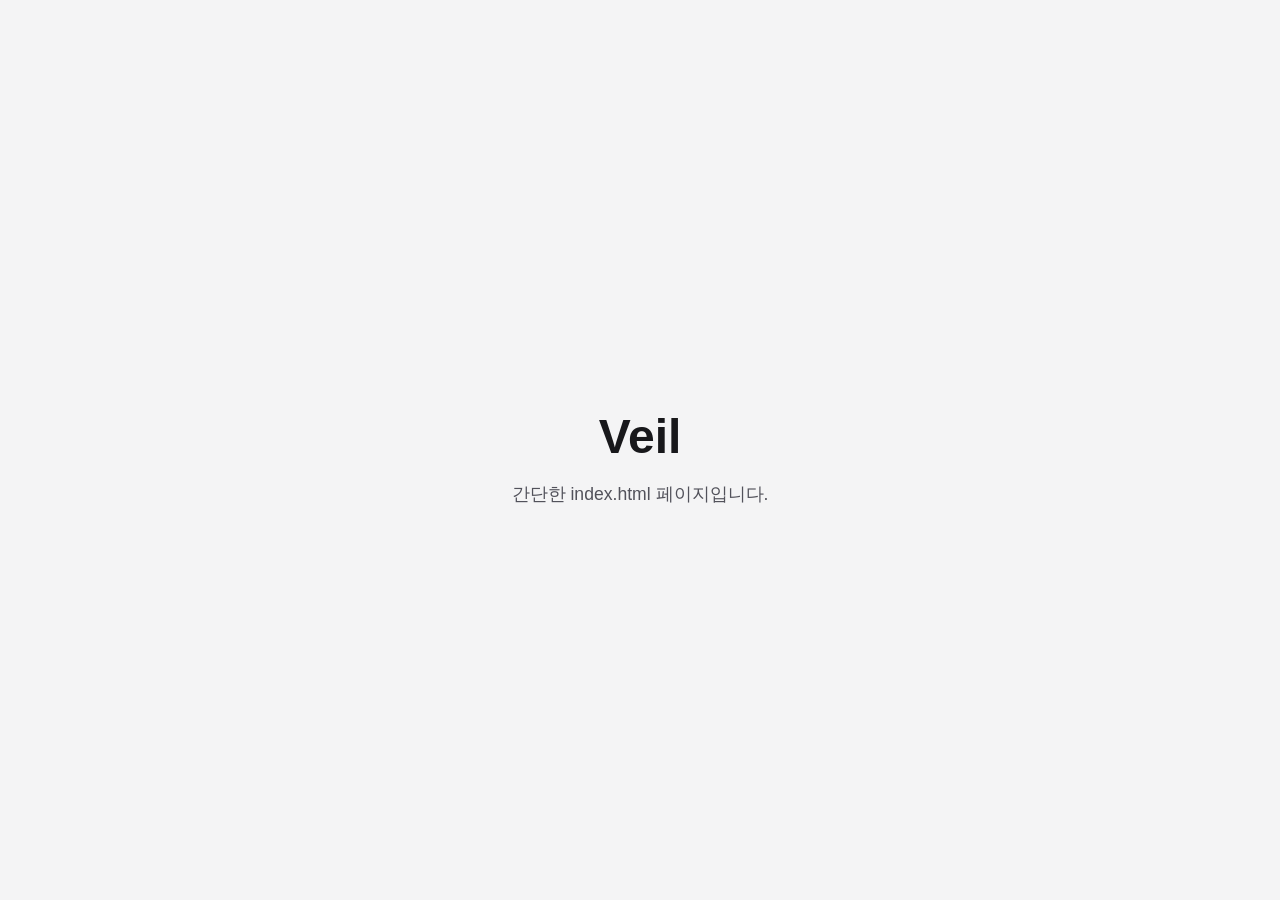
==== index.html @ b19c91da "Add index.html" ====
<!DOCTYPE html>
<html lang="ko">
<head>
  <meta charset="UTF-8" />
  <meta name="viewport" content="width=device-width, initial-scale=1.0" />
  <title>Veil</title>
  <style>
    body {
      margin: 0;
      min-height: 100vh;
      display: flex;
      align-items: center;
      justify-content: center;
      font-family: Arial, sans-serif;
      background: #f4f4f5;
      color: #18181b;
    }

    main {
      text-align: center;
      padding: 2rem;
    }

    h1 {
      margin-bottom: 0.5rem;
      font-size: 3rem;
    }

    p {
      font-size: 1.1rem;
      color: #52525b;
    }
  </style>
</head>
<body>
  <main>
    <h1>Veil</h1>
    <p>간단한 index.html 페이지입니다.</p>
  </main>
</body>
</html>
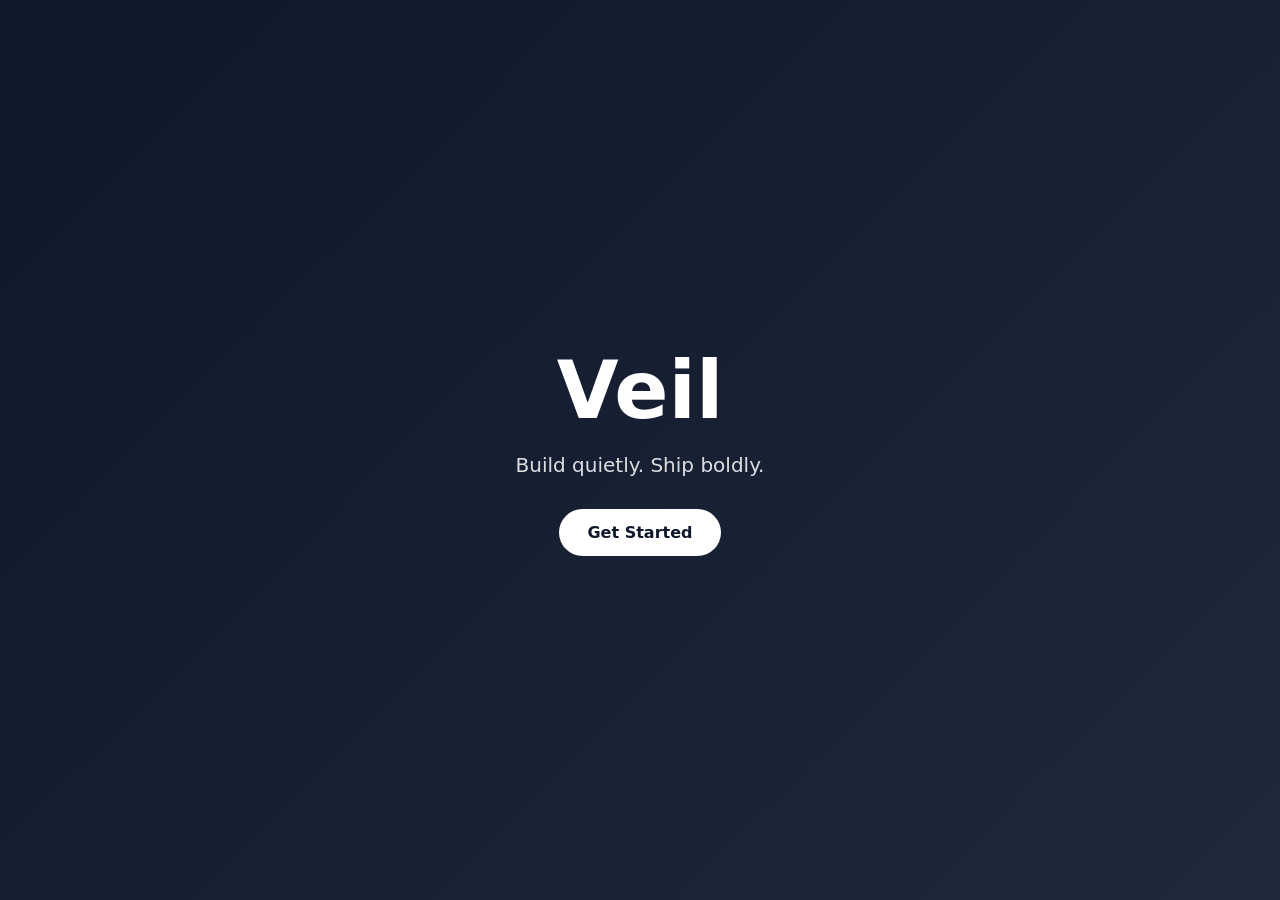
==== commit 02085619: "Create modern landing page" ====
--- a/index.html
+++ b/index.html
@@ -1,41 +1,50 @@
 <!DOCTYPE html>
 <html lang="ko">
 <head>
-  <meta charset="UTF-8" />
-  <meta name="viewport" content="width=device-width, initial-scale=1.0" />
-  <title>Veil</title>
-  <style>
-    body {
-      margin: 0;
-      min-height: 100vh;
-      display: flex;
-      align-items: center;
-      justify-content: center;
-      font-family: Arial, sans-serif;
-      background: #f4f4f5;
-      color: #18181b;
-    }
-
-    main {
-      text-align: center;
-      padding: 2rem;
-    }
-
-    h1 {
-      margin-bottom: 0.5rem;
-      font-size: 3rem;
-    }
-
-    p {
-      font-size: 1.1rem;
-      color: #52525b;
-    }
-  </style>
+<meta charset="UTF-8">
+<meta name="viewport" content="width=device-width, initial-scale=1.0">
+<title>Veil</title>
+<style>
+*{margin:0;padding:0;box-sizing:border-box}
+body{
+font-family:system-ui,sans-serif;
+min-height:100vh;
+display:flex;
+align-items:center;
+justify-content:center;
+background:linear-gradient(135deg,#0f172a,#1e293b);
+color:white;
+}
+.container{
+max-width:800px;
+padding:40px;
+text-align:center;
+}
+h1{
+font-size:5rem;
+margin-bottom:1rem;
+}
+p{
+font-size:1.25rem;
+opacity:.85;
+margin-bottom:2rem;
+}
+.btn{
+display:inline-block;
+padding:14px 28px;
+border-radius:999px;
+background:white;
+color:#0f172a;
+text-decoration:none;
+font-weight:700;
+}
+</style>
 </head>
 <body>
-  <main>
-    <h1>Veil</h1>
-    <p>간단한 index.html 페이지입니다.</p>
-  </main>
+<div class="container">
+<h1>Veil</h1>
+<p>Build quietly. Ship boldly.</p>
+<a class="btn" href="#">Get Started</a>
+</div>
 </body>
-</html>
+</html>
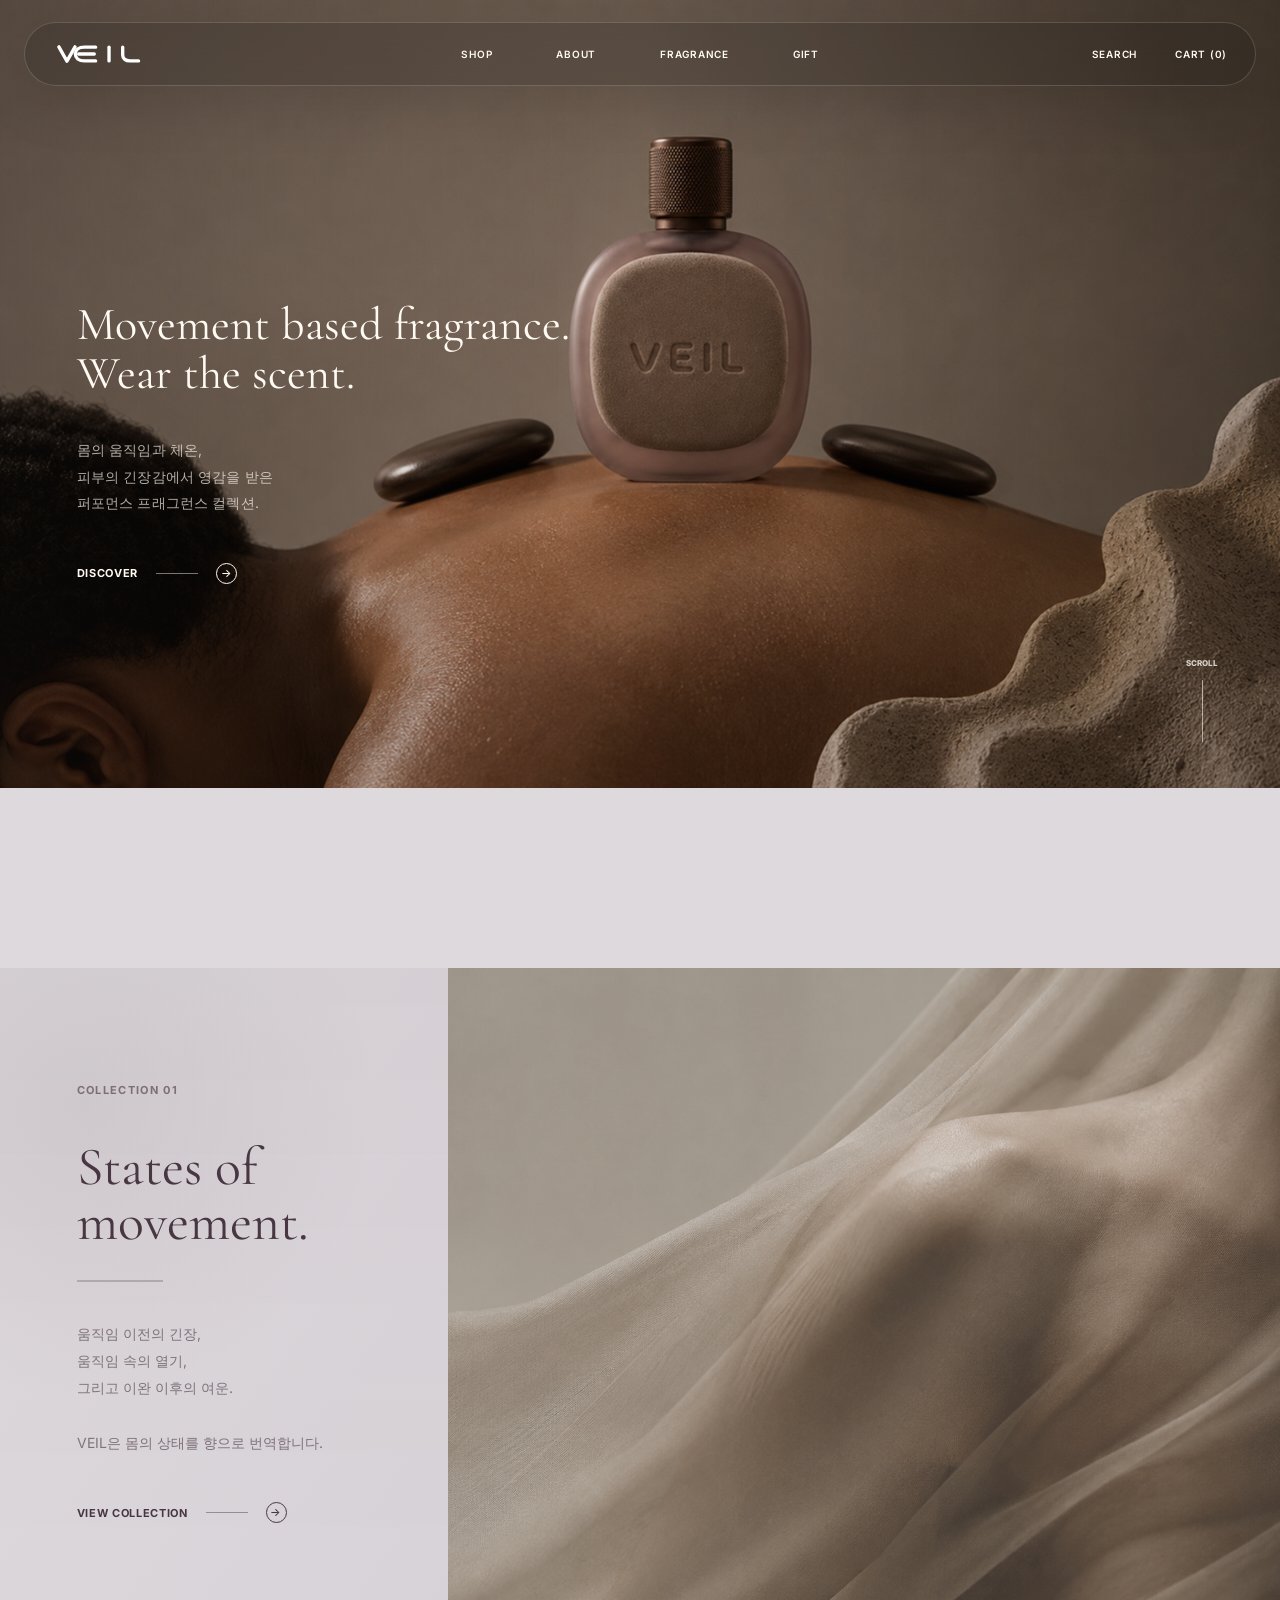
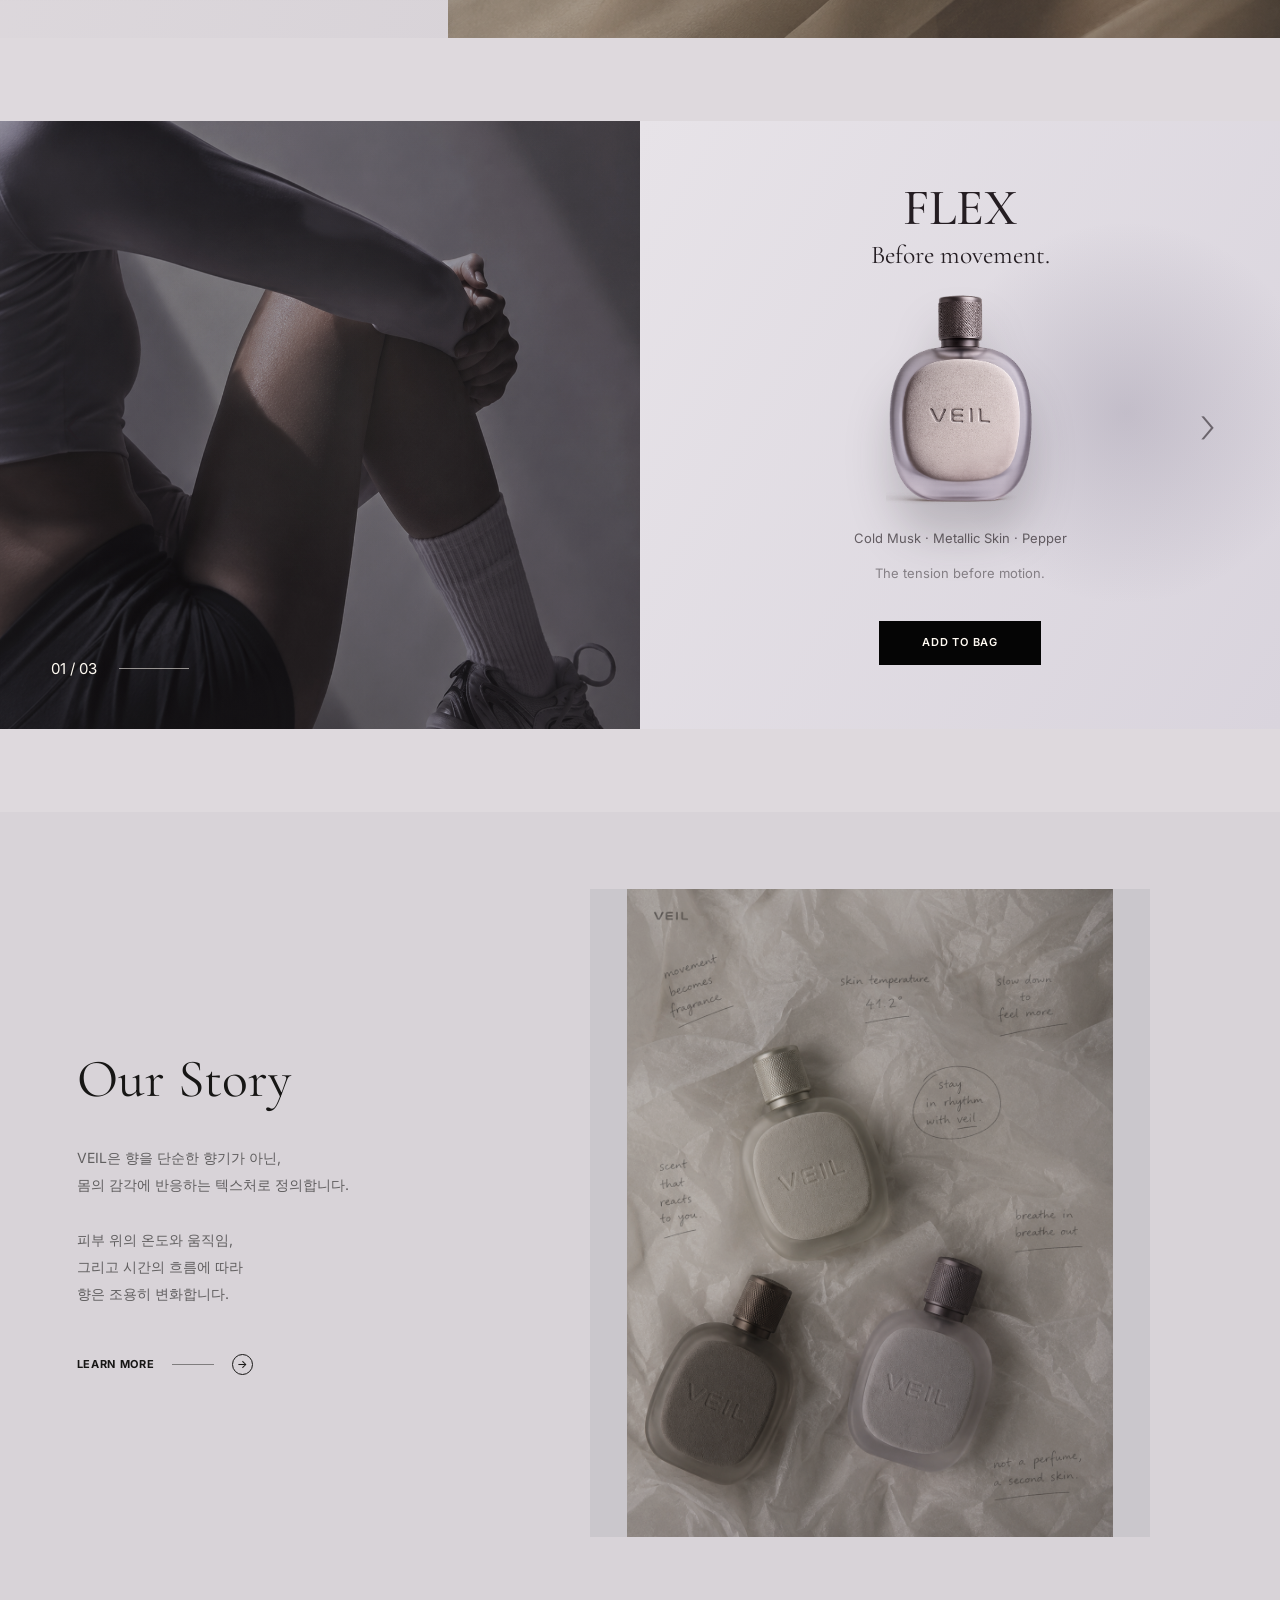
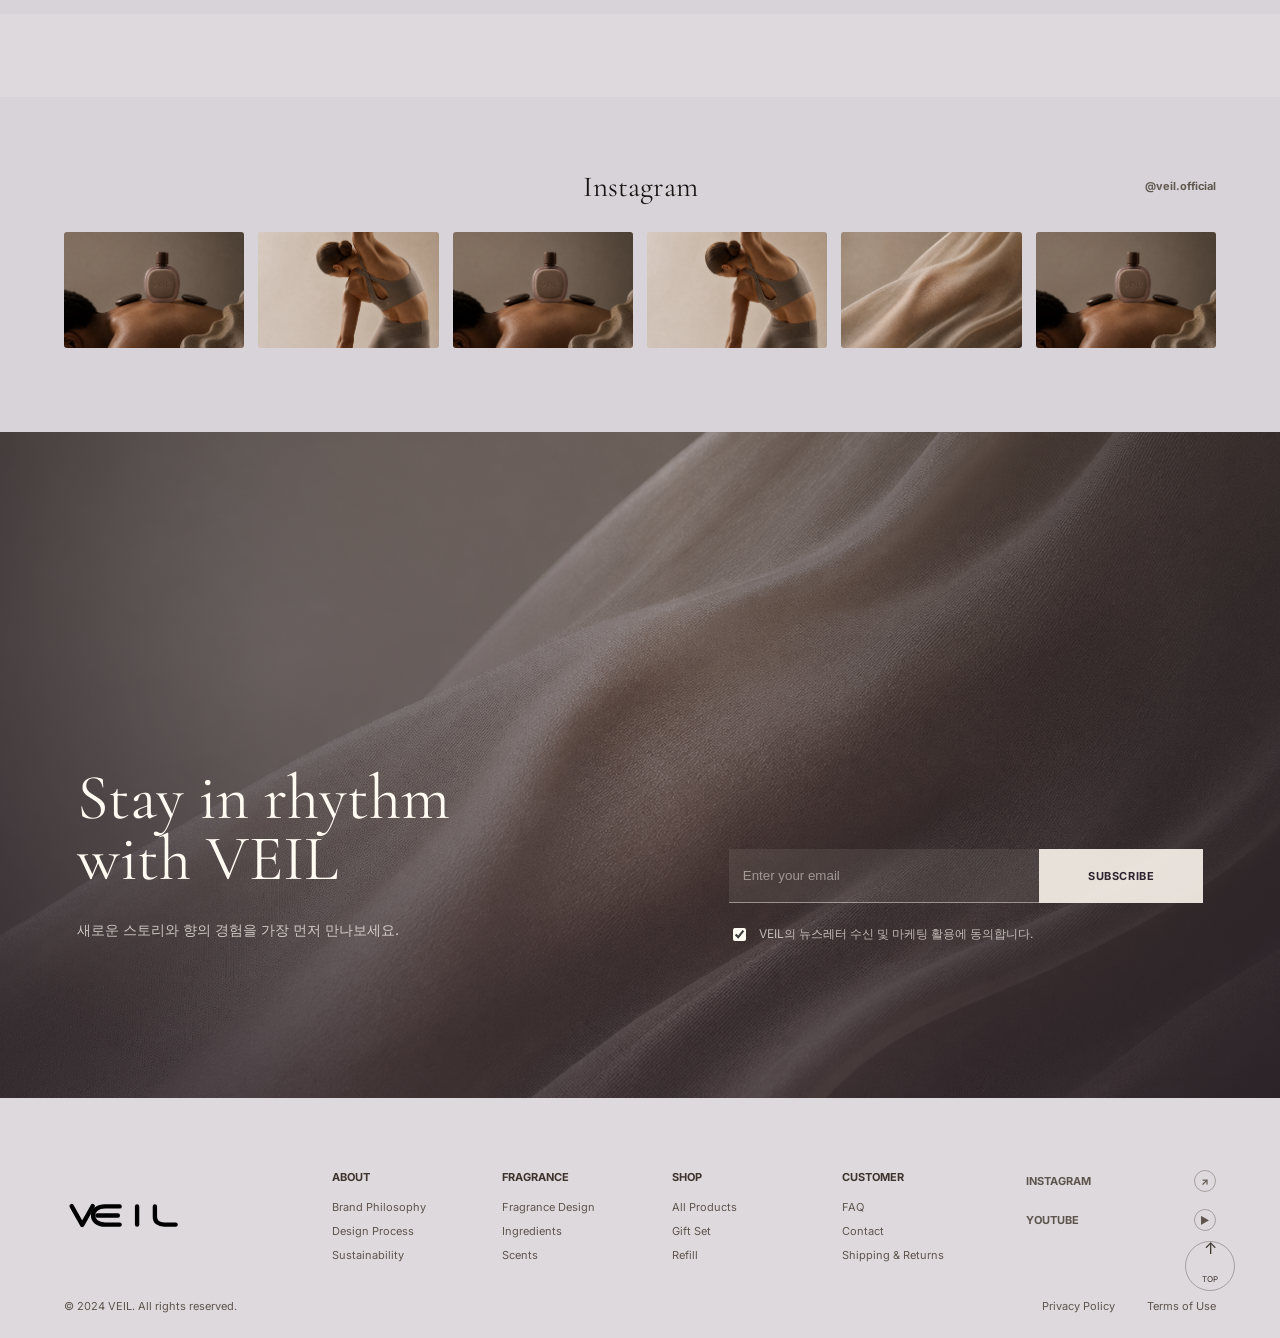
==== commit 95ebe378: "Build VEIL editorial fragrance site" ====
--- a/index.html
+++ b/index.html
@@ -1,50 +1,238 @@
-<!DOCTYPE html>
+<!doctype html>
 <html lang="ko">
-<head>
-<meta charset="UTF-8">
-<meta name="viewport" content="width=device-width, initial-scale=1.0">
-<title>Veil</title>
-<style>
-*{margin:0;padding:0;box-sizing:border-box}
-body{
-font-family:system-ui,sans-serif;
-min-height:100vh;
-display:flex;
-align-items:center;
-justify-content:center;
-background:linear-gradient(135deg,#0f172a,#1e293b);
-color:white;
-}
-.container{
-max-width:800px;
-padding:40px;
-text-align:center;
-}
-h1{
-font-size:5rem;
-margin-bottom:1rem;
-}
-p{
-font-size:1.25rem;
-opacity:.85;
-margin-bottom:2rem;
-}
-.btn{
-display:inline-block;
-padding:14px 28px;
-border-radius:999px;
-background:white;
-color:#0f172a;
-text-decoration:none;
-font-weight:700;
-}
-</style>
-</head>
-<body>
-<div class="container">
-<h1>Veil</h1>
-<p>Build quietly. Ship boldly.</p>
-<a class="btn" href="#">Get Started</a>
-</div>
-</body>
-</html>+  <head>
+    <meta charset="UTF-8" />
+    <meta name="viewport" content="width=device-width, initial-scale=1.0" />
+    <title>VEIL</title>
+    <link rel="preconnect" href="https://fonts.googleapis.com" />
+    <link rel="preconnect" href="https://fonts.gstatic.com" crossorigin />
+    <link
+      href="https://fonts.googleapis.com/css2?family=Cormorant+Garamond:wght@400;500&family=Inter:wght@400;500;600;700&display=swap"
+      rel="stylesheet"
+    />
+    <link rel="stylesheet" href="./styles.css?v=story-image-fit" />
+  </head>
+  <body>
+    <header class="site-header" aria-label="Primary">
+      <a class="logo" href="#" aria-label="VEIL home">
+        <img src="./assets/veil-logo.svg" alt="VEIL" />
+      </a>
+      <nav class="main-nav" aria-label="Main navigation">
+        <a href="#shop">Shop</a>
+        <a href="#about">About</a>
+        <a href="#fragrance">Fragrance</a>
+        <a href="#shop">Gift</a>
+      </nav>
+      <nav class="utility-nav" aria-label="Account navigation">
+        <a href="#">Search</a>
+        <a href="#">Cart (0)</a>
+      </nav>
+    </header>
+
+    <main>
+      <section class="hero reveal-section" aria-label="Movement based Fragrance Experience">
+        <img src="./assets/hero.png" alt="" class="hero-image" />
+        <div class="hero-shade"></div>
+        <div class="hero-copy">
+          <h1>Movement based fragrance.<br />Wear the scent.</h1>
+          <p>
+            몸의 움직임과 체온,<br />
+            피부의 긴장감에서 영감을 받은<br />
+            퍼포먼스 프래그런스 컬렉션.
+          </p>
+          <a class="text-link light" href="#scents">
+            Discover <span></span><b aria-hidden="true">→</b>
+          </a>
+        </div>
+        <div class="scroll-cue" aria-hidden="true">
+          <span>Scroll</span>
+          <i></i>
+        </div>
+      </section>
+
+      <section class="news-bar reveal-section" aria-label="Collection transition">
+        <div class="news-labels">
+          <span>Collection 01</span>
+        </div>
+        <a class="text-link compact" href="#fragrance">
+          View Collection <span></span><b aria-hidden="true">→</b>
+        </a>
+      </section>
+
+      <section class="intro split-section reveal-section" id="about">
+        <div class="section-copy">
+          <div class="collection-kicker">
+            <span>Collection 01</span>
+          </div>
+          <h2>States of<br />movement.</h2>
+          <p>
+            움직임 이전의 긴장,<br />
+            움직임 속의 열기,<br />
+            그리고 이완 이후의 여운.<br /><br />
+            VEIL은 몸의 상태를 향으로 번역합니다.
+          </p>
+          <a class="text-link" href="#fragrance">
+            View Collection <span></span><b aria-hidden="true">→</b>
+          </a>
+        </div>
+        <img src="./assets/collection-fabric.png" alt="Translucent fabric over skin" />
+      </section>
+
+      <section class="products product-showcase reveal-section" id="fragrance" aria-label="Featured fragrances">
+        <div class="product-track" aria-label="Drag to explore fragrances">
+          <article class="product-slide product-flex" aria-label="Flex fragrance">
+            <div class="product-mood">
+              <img src="./assets/flex-mood.png" alt="" />
+              <span>01 / 03</span>
+            </div>
+            <div class="product-detail">
+              <div class="product-text">
+                <h2>Flex</h2>
+                <p class="tagline">Before movement.</p>
+              </div>
+              <img class="slide-bottle" src="./assets/flex-detail.png" alt="VEIL Flex perfume bottle" />
+              <div class="product-info">
+                <p class="scent-notes">Cold Musk · Metallic Skin · Pepper</p>
+                <p class="scent-state">The tension before motion.</p>
+                <a class="bag-button" href="#flex-detail">Add to bag</a>
+              </div>
+            </div>
+          </article>
+
+          <article class="product-slide product-pulse" aria-label="Pulse fragrance">
+            <div class="product-mood">
+              <img src="./assets/pulse-mood.png" alt="" />
+              <span>02 / 03</span>
+            </div>
+            <div class="product-detail">
+              <div class="product-text">
+                <h2>Pulse</h2>
+                <p class="tagline">Heartbeat elevated.</p>
+              </div>
+              <img class="slide-bottle" src="./assets/pulse-detail.png" alt="VEIL Pulse perfume bottle" />
+              <div class="product-info">
+                <p class="scent-notes">Warm Skin · Amber · Soft Spice</p>
+                <p class="scent-state">The heat during motion.</p>
+                <a class="bag-button" href="#pulse-detail">Add to bag</a>
+              </div>
+            </div>
+          </article>
+
+          <article class="product-slide product-drift" aria-label="Drift fragrance">
+            <div class="product-mood">
+              <img src="./assets/drift-mood.png" alt="" />
+              <span>03 / 03</span>
+            </div>
+            <div class="product-detail">
+              <div class="product-text">
+                <h2>Drift</h2>
+                <p class="tagline">The softness after release.</p>
+              </div>
+              <img class="slide-bottle" src="./assets/drift-detail.png" alt="VEIL Drift perfume bottle" />
+              <div class="product-info">
+                <p class="scent-notes">Airy Cotton · Transparent Musk · Pale Wood</p>
+                <p class="scent-state">A quiet state after movement.</p>
+                <a class="bag-button" href="#drift-detail">Add to bag</a>
+              </div>
+            </div>
+          </article>
+        </div>
+        <div class="product-controls" aria-label="Fragrance carousel controls">
+          <button class="product-arrow" type="button" data-product-prev aria-label="Previous fragrance">‹</button>
+          <button class="product-arrow" type="button" data-product-next aria-label="Next fragrance">›</button>
+        </div>
+      </section>
+
+      <section class="philosophy split-section reveal-section" id="scents">
+        <div class="section-copy">
+          <h2>Our Story</h2>
+          <p>
+            VEIL은 향을 단순한 향기가 아닌,<br />
+            몸의 감각에 반응하는 텍스처로 정의합니다.<br /><br />
+            피부 위의 온도와 움직임,<br />
+            그리고 시간의 흐름에 따라<br />
+            향은 조용히 변화합니다.
+          </p>
+          <a class="text-link" href="#shop">
+            Learn More <span></span><b aria-hidden="true">→</b>
+          </a>
+        </div>
+        <img src="./assets/collection-packaging.png" alt="VEIL fragrances on translucent packaging paper" />
+      </section>
+
+      <section class="instagram reveal-section" aria-label="Instagram gallery">
+        <div class="instagram-head">
+          <h2>Instagram</h2>
+          <a href="#" aria-label="VEIL official Instagram">@veil.official</a>
+        </div>
+        <div class="gallery">
+          <img src="./assets/hero.png" alt="" />
+          <img src="./assets/movement.png" alt="" />
+          <img src="./assets/hero.png" alt="" />
+          <img src="./assets/movement.png" alt="" />
+          <img src="./assets/fabric.png" alt="" />
+          <img src="./assets/hero.png" alt="" />
+        </div>
+      </section>
+
+      <section class="newsletter reveal-section" aria-label="Newsletter signup">
+        <div>
+          <h2>Stay in rhythm<br />with VEIL</h2>
+          <p>새로운 스토리와 향의 경험을 가장 먼저 만나보세요.</p>
+        </div>
+        <form>
+          <label class="sr-only" for="email">Email</label>
+          <div class="email-row">
+            <input id="email" type="email" placeholder="Enter your email" />
+            <button type="submit">Subscribe</button>
+          </div>
+          <label class="agree">
+            <input type="checkbox" checked />
+            VEIL의 뉴스레터 수신 및 마케팅 활용에 동의합니다.
+          </label>
+        </form>
+      </section>
+    </main>
+
+    <footer class="site-footer" id="shop">
+      <div class="footer-brand"><img src="./assets/veil-logo.svg" alt="VEIL" /></div>
+      <div class="footer-columns">
+        <div>
+          <h3>About</h3>
+          <a href="#">Brand Philosophy</a>
+          <a href="#">Design Process</a>
+          <a href="#">Sustainability</a>
+        </div>
+        <div>
+          <h3>Fragrance</h3>
+          <a href="#">Fragrance Design</a>
+          <a href="#">Ingredients</a>
+          <a href="#">Scents</a>
+        </div>
+        <div>
+          <h3>Shop</h3>
+          <a href="#">All Products</a>
+          <a href="#">Gift Set</a>
+          <a href="#">Refill</a>
+        </div>
+        <div>
+          <h3>Customer</h3>
+          <a href="#">FAQ</a>
+          <a href="#">Contact</a>
+          <a href="#">Shipping & Returns</a>
+        </div>
+      </div>
+      <div class="social">
+        <a href="#">Instagram <b aria-hidden="true">↗</b></a>
+        <a href="#">Youtube <b aria-hidden="true">▶</b></a>
+      </div>
+      <div class="legal">
+        <span>© 2024 VEIL. All rights reserved.</span>
+        <a href="#">Privacy Policy</a>
+        <a href="#">Terms of Use</a>
+      </div>
+      <a class="top-button" href="#" aria-label="Back to top">↑<span>Top</span></a>
+    </footer>
+    <script src="./script.js?v=story-image-fit"></script>
+  </body>
+</html>
--- a/styles.css
+++ b/styles.css
@@ -0,0 +1,1188 @@
+:root {
+  --ink: #171615;
+  --muted: #6b6662;
+  --paper: #ded9dd;
+  --paper-soft: #d8d3d8;
+  --stone-mist: #d4d0d6;
+  --cool-lilac: #d8d3d8;
+  --taupe: #b4a392;
+  --stone: #d6c9bb;
+  --dark: #10100f;
+  --smoky-plum: #4a3744;
+  --smoky-plum-deep: #2d222d;
+  --line: rgba(47, 41, 35, 0.18);
+}
+
+* {
+  box-sizing: border-box;
+}
+
+html {
+  scroll-behavior: smooth;
+}
+
+body {
+  margin: 0;
+  color: var(--ink);
+  background: var(--paper);
+  font-family: Inter, "Helvetica Neue", Helvetica, Arial, "Apple SD Gothic Neo", "Noto Sans KR", sans-serif;
+  font-size: 14px;
+  letter-spacing: 0;
+}
+
+a {
+  color: inherit;
+  text-decoration: none;
+}
+
+img {
+  display: block;
+  max-width: 100%;
+}
+
+.site-header {
+  position: absolute;
+  inset: 22px 24px auto;
+  z-index: 5;
+  display: grid;
+  grid-template-columns: 1fr auto 1fr;
+  align-items: center;
+  min-height: 64px;
+  padding: 0 28px;
+  color: #fffaf2;
+  border: 1px solid rgba(255, 250, 242, 0.16);
+  border-radius: 999px;
+  background: rgba(15, 14, 13, 0.18);
+  box-shadow: 0 18px 55px rgba(0, 0, 0, 0.12);
+  backdrop-filter: blur(16px);
+  text-transform: uppercase;
+  font-size: 10px;
+  font-weight: 600;
+  letter-spacing: 0.075em;
+}
+
+.logo,
+.footer-brand {
+  display: inline-flex;
+  align-items: center;
+}
+
+.logo img {
+  width: 92px;
+  height: auto;
+}
+
+.footer-brand img {
+  width: 120px;
+  height: auto;
+  filter: invert(1) brightness(0.24);
+}
+
+.main-nav,
+.utility-nav {
+  display: flex;
+  align-items: center;
+  gap: clamp(34px, 5vw, 72px);
+}
+
+.utility-nav {
+  justify-self: end;
+  gap: 38px;
+}
+
+.hero {
+  position: relative;
+  height: clamp(680px, 61.6vw, 945px);
+  overflow: hidden;
+  background: #5b4e42;
+}
+
+.hero-image,
+.hero-shade {
+  position: absolute;
+  inset: 0;
+  width: 100%;
+  height: 100%;
+}
+
+.hero-image {
+  object-fit: cover;
+  object-position: center;
+}
+
+.hero-shade {
+  background:
+    linear-gradient(90deg, rgba(26, 21, 17, 0.34), rgba(26, 21, 17, 0.02) 50%, rgba(26, 21, 17, 0.15)),
+    linear-gradient(180deg, rgba(24, 19, 15, 0.13), rgba(24, 19, 15, 0) 38%, rgba(24, 19, 15, 0.08));
+}
+
+.hero-copy {
+  position: absolute;
+  left: clamp(38px, 6vw, 112px);
+  top: 38%;
+  width: min(560px, 43vw);
+  color: #fffaf2;
+}
+
+h1,
+h2 {
+  margin: 0;
+  font-family: "Cormorant Garamond", Georgia, serif;
+  font-weight: 400;
+  letter-spacing: 0;
+}
+
+h1 {
+  font-size: clamp(38px, 3.6vw, 56px);
+  line-height: 1.08;
+}
+
+.hero-copy p,
+.section-copy p,
+.newsletter p {
+  margin: 38px 0 46px;
+  line-height: 1.9;
+}
+
+.hero-copy p {
+  color: rgba(255, 250, 242, 0.68);
+  font-size: 14px;
+  font-weight: 400;
+  letter-spacing: 0.01em;
+}
+
+.text-link {
+  display: inline-flex;
+  align-items: center;
+  gap: 18px;
+  min-width: 0;
+  height: auto;
+  padding: 0;
+  color: inherit;
+  background: transparent;
+  text-transform: uppercase;
+  font-size: 11px;
+  font-weight: 700;
+  letter-spacing: 0.06em;
+  transition:
+    transform 280ms ease,
+    color 280ms ease,
+    opacity 280ms ease;
+}
+
+.text-link:hover,
+.text-link:focus-visible {
+  transform: translateX(2px);
+  color: var(--smoky-plum-deep);
+}
+
+.text-link span {
+  display: block;
+  width: 42px;
+  height: 1px;
+  background: currentColor;
+  opacity: 0.46;
+}
+
+.text-link b {
+  display: inline-grid;
+  place-items: center;
+  width: 21px;
+  height: 21px;
+  min-width: 21px;
+  border: 1px solid currentColor;
+  border-radius: 999px;
+  font-size: 11px;
+  font-weight: 500;
+  line-height: 0;
+  padding: 0 0 1px;
+}
+
+.light {
+  color: #fffaf2;
+}
+
+.compact span {
+  display: block;
+  width: 28px;
+}
+
+.scroll-cue {
+  position: absolute;
+  right: 62px;
+  bottom: 46px;
+  display: grid;
+  justify-items: center;
+  gap: 12px;
+  color: rgba(255, 250, 242, 0.78);
+  text-transform: uppercase;
+  font-size: 8px;
+  font-weight: 800;
+}
+
+.scroll-cue i {
+  width: 1px;
+  height: 62px;
+  background: rgba(255, 250, 242, 0.58);
+}
+
+.news-bar {
+  max-width: 1500px;
+  min-height: 96px;
+  display: grid;
+  grid-template-columns: 1fr auto;
+  align-items: center;
+  gap: 28px;
+  margin: 0 auto;
+  padding: 0 clamp(34px, 5vw, 78px);
+  background: rgba(222, 217, 221, 0.82);
+  border-bottom: 1px solid var(--line);
+  text-transform: none;
+}
+
+.news-labels {
+  display: flex;
+  gap: 28px;
+  text-transform: uppercase;
+  font-size: 11px;
+  font-weight: 600;
+  letter-spacing: 0.12em;
+  color: rgba(23, 22, 21, 0.64);
+}
+
+.news-bar .text-link {
+  justify-self: end;
+}
+
+.split-section {
+  position: relative;
+  display: grid;
+  grid-template-columns: 35% 65%;
+  max-width: 1500px;
+  min-height: 600px;
+  margin: clamp(56px, 6.5vw, 108px) auto;
+  overflow: hidden;
+  background: var(--paper);
+}
+
+.split-section .section-copy {
+  z-index: 2;
+  padding: clamp(96px, 9vw, 152px) clamp(40px, 6vw, 106px);
+}
+
+.split-section h2 {
+  font-size: clamp(42px, 4.2vw, 64px);
+  line-height: 1.03;
+}
+
+.section-copy p {
+  color: rgba(23, 22, 21, 0.62);
+  font-size: 14px;
+  line-height: 1.95;
+}
+
+.split-section > img {
+  width: 100%;
+  height: 100%;
+  min-height: 600px;
+  object-fit: cover;
+}
+
+.intro > img {
+  object-position: center;
+  filter: saturate(0.72) contrast(0.92) brightness(0.98);
+}
+
+.intro {
+  background:
+    linear-gradient(110deg, #ded9dd 0%, #d8d3d8 48%, #d4d0d6 100%);
+  color: #483742;
+}
+
+.intro::before {
+  content: "";
+  position: absolute;
+  inset: 0 auto 0 0;
+  width: 35%;
+  pointer-events: none;
+  background:
+    linear-gradient(180deg, rgba(72, 55, 66, 0.035), rgba(72, 55, 66, 0)),
+    radial-gradient(circle at 18% 20%, rgba(72, 55, 66, 0.07), rgba(72, 55, 66, 0) 46%);
+}
+
+.intro .section-copy {
+  color: #483742;
+}
+
+.intro .section-copy p {
+  color: rgba(72, 55, 66, 0.62);
+}
+
+.intro .text-link {
+  color: #483742;
+}
+
+.collection-kicker {
+  display: flex;
+  align-items: center;
+  gap: 0;
+  margin-bottom: 42px;
+  color: rgba(72, 55, 66, 0.62);
+  text-transform: uppercase;
+  font-size: 11px;
+  font-weight: 700;
+  letter-spacing: 0.12em;
+}
+
+.collection-kicker i {
+  width: 46px;
+  height: 1px;
+  background: currentColor;
+  opacity: 0.38;
+}
+
+.collection-kicker + h2::after {
+  content: "";
+  display: block;
+  width: 86px;
+  height: 2px;
+  margin-top: 30px;
+  background: #483742;
+  opacity: 0.26;
+}
+
+.products {
+  position: relative;
+  max-width: none;
+  margin: 0;
+  padding: 0;
+  overflow: hidden;
+  background:
+    radial-gradient(circle at 15% 18%, rgba(133, 105, 126, 0.36), rgba(133, 105, 126, 0) 34%),
+    radial-gradient(circle at 78% 58%, rgba(233, 227, 222, 0.42), rgba(233, 227, 222, 0) 36%),
+    linear-gradient(135deg, rgba(45, 34, 45, 0.96) 0%, rgba(74, 55, 68, 0.82) 48%, rgba(214, 209, 210, 0.78) 100%);
+}
+
+.product-track {
+  display: flex;
+  overflow-x: auto;
+  scroll-snap-type: x mandatory;
+  scroll-behavior: smooth;
+  scrollbar-width: none;
+  cursor: grab;
+  touch-action: pan-x;
+}
+
+.product-track::-webkit-scrollbar {
+  display: none;
+}
+
+.product-track.is-dragging {
+  cursor: grabbing;
+  scroll-behavior: auto;
+}
+
+.product-slide {
+  min-width: 100%;
+  min-height: clamp(560px, 42vw, 700px);
+  display: grid;
+  grid-template-columns: minmax(0, 50%) minmax(0, 50%);
+  scroll-snap-align: start;
+  background: #eee9e4;
+}
+
+.product-mood {
+  position: relative;
+  min-height: 100%;
+  overflow: hidden;
+  background: var(--smoky-plum-deep);
+}
+
+.product-mood img {
+  width: 100%;
+  height: clamp(270px, 24vw, 350px);
+  min-height: 100%;
+  object-fit: cover;
+  object-position: center;
+  filter: saturate(0.78) contrast(0.95);
+}
+
+.product-mood::after {
+  content: "";
+  position: absolute;
+  inset: 0;
+  background:
+    linear-gradient(180deg, rgba(18, 14, 15, 0.12), rgba(18, 14, 15, 0.36)),
+    radial-gradient(circle at 50% 45%, rgba(255, 250, 242, 0.08), rgba(255, 250, 242, 0) 42%);
+  pointer-events: none;
+}
+
+.product-mood span {
+  position: absolute;
+  left: clamp(34px, 4vw, 62px);
+  bottom: clamp(34px, 4vw, 62px);
+  z-index: 1;
+  display: inline-flex;
+  align-items: center;
+  gap: 22px;
+  color: #fffaf2;
+  font-size: 15px;
+}
+
+.product-mood span::after {
+  content: "";
+  width: 70px;
+  height: 1px;
+  background: rgba(255, 250, 242, 0.54);
+}
+
+.product-detail {
+  position: relative;
+  display: grid;
+  grid-template-columns: 1fr;
+  justify-items: center;
+  align-content: center;
+  gap: clamp(16px, 1.7vw, 28px);
+  min-height: 100%;
+  padding: clamp(54px, 5vw, 82px) clamp(48px, 7vw, 118px);
+  color: #241d22;
+  background:
+    radial-gradient(circle at 76% 48%, var(--detail-glow, rgba(70, 44, 64, 0.12)), transparent 33%),
+    linear-gradient(120deg, var(--detail-bg-1, #f3eeea), var(--detail-bg-2, #e8e0dd));
+}
+
+.product-flex {
+  --detail-bg-1: #e7e3e8;
+  --detail-bg-2: #d9d4dd;
+  --detail-glow: rgba(87, 78, 106, 0.2);
+}
+
+.product-pulse {
+  --detail-bg-1: #e6dadd;
+  --detail-bg-2: #d2c3c9;
+  --detail-glow: rgba(133, 78, 76, 0.2);
+}
+
+.product-drift {
+  --detail-bg-1: #e1e2dc;
+  --detail-bg-2: #d2d5cf;
+  --detail-glow: rgba(87, 105, 84, 0.2);
+}
+
+.product-text {
+  max-width: 430px;
+  text-align: center;
+}
+
+.eyebrow {
+  margin: 0 0 20px;
+  text-transform: uppercase;
+  font-size: 11px;
+  font-weight: 600;
+  letter-spacing: 0.08em;
+  color: rgba(36, 29, 34, 0.58);
+}
+
+.product-text h2 {
+  margin: 0;
+  font-family: "Cormorant Garamond", Georgia, serif;
+  font-size: clamp(42px, 4vw, 64px);
+  font-weight: 500;
+  line-height: 0.9;
+  text-transform: uppercase;
+}
+
+.tagline {
+  margin: 10px 0 0;
+  font-family: "Cormorant Garamond", Georgia, serif;
+  font-size: clamp(22px, 2vw, 29px);
+  line-height: 1.05;
+}
+
+.product-info {
+  display: grid;
+  justify-items: center;
+  gap: 12px;
+  max-width: 460px;
+  text-align: center;
+}
+
+.scent-notes,
+.scent-state {
+  margin: 0;
+  color: rgba(36, 29, 34, 0.66);
+  font-size: 13px;
+  line-height: 1.75;
+}
+
+.scent-state {
+  color: rgba(36, 29, 34, 0.48);
+}
+
+.bag-button {
+  display: inline-grid;
+  place-items: center;
+  min-width: 162px;
+  height: 44px;
+  margin-top: 24px;
+  color: #fffaf2;
+  background: #050505;
+  font-family: Inter, "Helvetica Neue", Helvetica, Arial, sans-serif;
+  font-size: 11px;
+  font-weight: 600;
+  line-height: 1;
+  letter-spacing: 0.075em;
+  text-transform: uppercase;
+  padding: 0 28px;
+  transition:
+    transform 300ms ease,
+    background 300ms ease;
+}
+
+.bag-button:hover,
+.bag-button:focus-visible {
+  transform: translateY(-1px);
+  background: var(--smoky-plum-deep);
+}
+
+.slide-bottle {
+  justify-self: center;
+  width: min(32%, 168px);
+  max-height: 232px;
+  object-fit: contain;
+  filter: drop-shadow(0 34px 22px rgba(36, 29, 34, 0.2));
+}
+
+.product-controls {
+  position: absolute;
+  inset: 50% clamp(26px, 3vw, 48px) auto;
+  z-index: 3;
+  display: flex;
+  justify-content: space-between;
+  gap: 0;
+  pointer-events: none;
+  transform: translateY(-50%);
+}
+
+.product-arrow {
+  display: inline-grid;
+  place-items: center;
+  width: 68px;
+  height: 68px;
+  border: 0;
+  border-radius: 0;
+  background: transparent;
+  color: rgba(36, 29, 34, 0.58);
+  font-family: Inter, "Helvetica Neue", Helvetica, Arial, sans-serif;
+  font-size: clamp(36px, 4vw, 58px);
+  font-weight: 200;
+  line-height: 1;
+  padding: 0;
+  cursor: pointer;
+  pointer-events: auto;
+  transition:
+    color 250ms ease,
+    transform 250ms ease;
+}
+
+.product-arrow:hover,
+.product-arrow:focus-visible {
+  color: #241d22;
+}
+
+.product-arrow[data-product-prev]:hover,
+.product-arrow[data-product-prev]:focus-visible {
+  transform: translateX(-4px);
+}
+
+.product-arrow[data-product-next]:hover,
+.product-arrow[data-product-next]:focus-visible {
+  transform: translateX(4px);
+}
+
+.philosophy {
+  grid-template-columns: 36% 64%;
+  align-items: center;
+  min-height: 0;
+  padding-block: clamp(52px, 6vw, 86px);
+  background: #d8d3d8;
+}
+
+.philosophy .section-copy {
+  align-self: center;
+  padding-block: clamp(64px, 7vw, 104px);
+}
+
+.philosophy > img {
+  align-self: center;
+  justify-self: center;
+  width: min(78%, 560px);
+  height: auto;
+  max-height: min(72vh, 680px);
+  min-height: 0;
+  aspect-ratio: auto;
+  object-fit: contain;
+  object-position: center;
+  filter: saturate(0.78) contrast(0.94) brightness(0.98);
+  background: #d4d0d6;
+}
+
+.instagram {
+  max-width: 1500px;
+  margin: 0 auto;
+  padding: 72px clamp(34px, 5vw, 78px) 84px;
+  background: var(--paper-soft);
+}
+
+.instagram-head {
+  display: grid;
+  grid-template-columns: 1fr auto 1fr;
+  align-items: center;
+  margin-bottom: 28px;
+}
+
+.instagram h2 {
+  grid-column: 2;
+  font-size: 29px;
+}
+
+.instagram-head a {
+  justify-self: end;
+  color: #605950;
+  font-size: 11px;
+  font-weight: 700;
+}
+
+.gallery {
+  display: grid;
+  grid-template-columns: repeat(6, 1fr);
+  gap: 14px;
+}
+
+.gallery img {
+  width: 100%;
+  aspect-ratio: 1.55 / 1;
+  object-fit: cover;
+  border-radius: 3px;
+}
+
+.gallery img:nth-child(1),
+.gallery img:nth-child(6) {
+  object-position: center;
+}
+
+.gallery img:nth-child(2),
+.gallery img:nth-child(4) {
+  object-position: right center;
+}
+
+.newsletter {
+  position: relative;
+  display: grid;
+  grid-template-columns: minmax(0, 0.9fr) minmax(320px, 0.7fr);
+  gap: 42px;
+  align-items: end;
+  min-height: clamp(520px, 52vw, 760px);
+  padding: clamp(96px, 12vw, 180px) clamp(34px, 6vw, 108px);
+  overflow: hidden;
+  color: #fffaf2;
+  background: #2d222d;
+}
+
+.newsletter::before,
+.newsletter::after {
+  content: "";
+  position: absolute;
+  inset: 0;
+  pointer-events: none;
+}
+
+.newsletter::before {
+  background:
+    linear-gradient(90deg, rgba(24, 20, 22, 0.68), rgba(24, 20, 22, 0.18) 52%, rgba(24, 20, 22, 0.72)),
+    url("./assets/fabric.png") center / cover no-repeat;
+  filter: saturate(0.78) contrast(0.9);
+  transform: scale(1.03);
+}
+
+.newsletter::after {
+  background:
+    radial-gradient(circle at 22% 35%, rgba(255, 250, 242, 0.12), rgba(255, 250, 242, 0) 38%),
+    linear-gradient(180deg, rgba(45, 34, 45, 0.18), rgba(45, 34, 45, 0.54));
+}
+
+.newsletter > * {
+  position: relative;
+  z-index: 1;
+}
+
+.newsletter h2 {
+  font-size: clamp(42px, 5vw, 76px);
+  line-height: 0.96;
+}
+
+.newsletter p {
+  margin: 28px 0 0;
+  max-width: 430px;
+  color: rgba(255, 250, 242, 0.72);
+}
+
+form {
+  width: min(100%, 570px);
+}
+
+.email-row {
+  display: grid;
+  grid-template-columns: 1fr 164px;
+  height: 54px;
+}
+
+input[type="email"] {
+  width: 100%;
+  border: 0;
+  border-bottom: 1px solid rgba(255, 250, 242, 0.44);
+  padding: 0 14px;
+  background: rgba(255, 250, 242, 0.08);
+  color: #fffaf2;
+  outline: none;
+}
+
+input::placeholder {
+  color: rgba(255, 250, 242, 0.48);
+}
+
+.email-row button {
+  border: 0;
+  border-radius: 0;
+  background: rgba(255, 250, 242, 0.88);
+  color: #2d222d;
+  font-family: Inter, "Helvetica Neue", Helvetica, Arial, sans-serif;
+  text-transform: uppercase;
+  font-size: 11px;
+  font-weight: 700;
+  letter-spacing: 0.05em;
+  cursor: pointer;
+}
+
+.agree {
+  display: flex;
+  align-items: center;
+  gap: 10px;
+  margin-top: 22px;
+  color: rgba(255, 250, 242, 0.68);
+  font-size: 12px;
+}
+
+.agree input {
+  accent-color: #fffaf2;
+}
+
+.site-footer {
+  position: relative;
+  display: grid;
+  grid-template-columns: 220px 1fr 190px;
+  max-width: 1500px;
+  gap: 48px;
+  margin: 0 auto;
+  padding: 72px clamp(32px, 5vw, 76px) 76px;
+  background: var(--paper);
+  color: #3c342d;
+}
+
+.footer-columns {
+  display: grid;
+  grid-template-columns: repeat(4, minmax(110px, 1fr));
+  gap: 34px;
+}
+
+.footer-columns h3 {
+  margin: 0 0 16px;
+  text-transform: uppercase;
+  font-size: 11px;
+}
+
+.footer-columns a,
+.social a,
+.legal {
+  color: #5d554d;
+  font-size: 11px;
+}
+
+.footer-columns a {
+  display: block;
+  margin-top: 10px;
+}
+
+.social {
+  display: grid;
+  align-content: start;
+  gap: 17px;
+  text-transform: uppercase;
+  font-weight: 700;
+}
+
+.social a {
+  display: flex;
+  justify-content: space-between;
+  align-items: center;
+  gap: 16px;
+}
+
+.social b {
+  display: grid;
+  place-items: center;
+  width: 22px;
+  height: 22px;
+  border: 1px solid rgba(60, 52, 45, 0.35);
+  border-radius: 999px;
+  font-size: 10px;
+}
+
+.legal {
+  position: absolute;
+  left: clamp(32px, 5vw, 76px);
+  right: clamp(32px, 5vw, 76px);
+  bottom: 25px;
+  display: flex;
+  gap: 32px;
+  align-items: center;
+}
+
+.legal a:first-of-type {
+  margin-left: auto;
+}
+
+.top-button {
+  position: absolute;
+  right: 45px;
+  bottom: 47px;
+  display: inline-grid;
+  place-items: center;
+  width: 50px;
+  height: 50px;
+  border: 1px solid rgba(60, 52, 45, 0.35);
+  border-radius: 999px;
+  font-size: 16px;
+  line-height: 0;
+}
+
+.top-button span {
+  display: block;
+  margin-top: 13px;
+  font-size: 8px;
+  line-height: 1;
+  text-transform: uppercase;
+}
+
+.reveal-section {
+  opacity: 0;
+  transform: translateY(26px);
+  transition:
+    opacity 900ms ease,
+    transform 900ms cubic-bezier(0.22, 1, 0.36, 1);
+}
+
+.reveal-section.is-visible {
+  opacity: 1;
+  transform: translateY(0);
+}
+
+.product-slide,
+.gallery img {
+  opacity: 0;
+  transform: translateY(22px);
+  transition:
+    opacity 800ms ease,
+    transform 800ms cubic-bezier(0.22, 1, 0.36, 1),
+    box-shadow 500ms ease;
+}
+
+.is-visible .product-slide,
+.is-visible .gallery img {
+  opacity: 1;
+  transform: translateY(0);
+}
+
+.is-visible .product-slide:nth-child(2),
+.is-visible .gallery img:nth-child(2) {
+  transition-delay: 90ms;
+}
+
+.is-visible .product-slide:nth-child(3),
+.is-visible .gallery img:nth-child(3) {
+  transition-delay: 180ms;
+}
+
+.is-visible .gallery img:nth-child(4) {
+  transition-delay: 270ms;
+}
+
+.is-visible .gallery img:nth-child(5) {
+  transition-delay: 360ms;
+}
+
+.is-visible .gallery img:nth-child(6) {
+  transition-delay: 450ms;
+}
+
+@media (prefers-reduced-motion: reduce) {
+  *,
+  *::before,
+  *::after {
+    scroll-behavior: auto !important;
+    transition-duration: 0.001ms !important;
+    animation-duration: 0.001ms !important;
+  }
+
+  .reveal-section,
+  .product-slide,
+  .gallery img {
+    opacity: 1;
+    transform: none;
+  }
+}
+
+.sr-only {
+  position: absolute;
+  width: 1px;
+  height: 1px;
+  padding: 0;
+  margin: -1px;
+  overflow: hidden;
+  clip: rect(0, 0, 0, 0);
+  white-space: nowrap;
+  border: 0;
+}
+
+@media (max-width: 1100px) {
+  .site-header {
+    grid-template-columns: auto 1fr;
+    gap: 24px;
+    padding: 0 22px;
+  }
+
+  .main-nav {
+    justify-self: end;
+    gap: 18px;
+  }
+
+  .utility-nav {
+    display: none;
+  }
+
+  .hero {
+    height: 61.6vw;
+    min-height: 610px;
+  }
+
+  .hero-image {
+    object-position: 57% center;
+  }
+
+  .hero-copy {
+    top: auto;
+    bottom: 92px;
+    width: min(520px, calc(100vw - 48px));
+  }
+
+  .news-bar,
+  .split-section,
+  .site-footer {
+    grid-template-columns: 1fr;
+  }
+
+  .newsletter {
+    grid-template-columns: 1fr;
+    align-items: end;
+  }
+
+  .news-bar {
+    padding-block: 24px;
+  }
+
+  .news-bar .text-link {
+    justify-self: start;
+  }
+
+  .split-section .section-copy {
+    padding-bottom: 35px;
+  }
+
+  .split-section > img {
+    min-height: 360px;
+  }
+
+  .product-slide {
+    min-height: 560px;
+  }
+
+  .product-detail {
+    align-content: center;
+    padding: 50px 50px;
+  }
+
+  .slide-bottle {
+    width: min(38%, 150px);
+  }
+
+  .gallery {
+    grid-template-columns: repeat(3, 1fr);
+  }
+
+  .footer-columns {
+    grid-template-columns: repeat(2, minmax(130px, 1fr));
+  }
+
+  .legal {
+    position: static;
+    grid-column: 1;
+    flex-wrap: wrap;
+    margin-top: 20px;
+  }
+
+  .legal a:first-of-type {
+    margin-left: 0;
+  }
+}
+
+@media (max-width: 640px) {
+  .site-header {
+    grid-template-columns: 1fr;
+    inset: 14px 14px auto;
+    min-height: auto;
+    padding: 18px;
+    border-radius: 24px;
+    color: #fffaf2;
+  }
+
+  .logo img {
+    width: 84px;
+  }
+
+  .main-nav {
+    justify-self: start;
+    width: 100%;
+    gap: 14px;
+    overflow-x: auto;
+    padding-bottom: 3px;
+  }
+
+  .hero {
+    height: 720px;
+  }
+
+  .hero-image {
+    object-position: 61% center;
+  }
+
+  .hero-copy p br,
+  .section-copy p br {
+    display: none;
+  }
+
+  .hero-copy p br {
+    display: block;
+  }
+
+  .scroll-cue {
+    display: none;
+  }
+
+  .news-labels {
+    flex-wrap: wrap;
+    gap: 18px;
+  }
+
+  .split-section h2 {
+    font-size: 43px;
+  }
+
+  .product-slide {
+    grid-template-columns: 43% 57%;
+    min-height: 520px;
+  }
+
+  .product-detail {
+    padding: 36px 22px;
+  }
+
+  .eyebrow {
+    margin-bottom: 22px;
+    font-size: 9px;
+  }
+
+  .product-text h2 {
+    font-size: 42px;
+  }
+
+  .tagline {
+    font-size: 22px;
+  }
+
+  .scent-notes,
+  .scent-state {
+    font-size: 12px;
+    line-height: 1.65;
+  }
+
+  .bag-button {
+    min-width: 130px;
+    height: 38px;
+    padding-inline: 14px;
+    font-size: 10px;
+  }
+
+  .slide-bottle {
+    width: min(48%, 104px);
+  }
+
+  .product-controls {
+    inset: 50% 12px auto;
+  }
+
+  .product-arrow {
+    height: 34px;
+    font-size: 34px;
+  }
+
+  .gallery {
+    grid-template-columns: repeat(2, 1fr);
+  }
+
+  .instagram-head {
+    grid-template-columns: 1fr;
+    gap: 10px;
+  }
+
+  .instagram h2 {
+    grid-column: auto;
+  }
+
+  .instagram-head a {
+    justify-self: start;
+  }
+
+  .email-row {
+    grid-template-columns: 1fr;
+    height: auto;
+    gap: 12px;
+  }
+
+  input[type="email"],
+  .email-row button {
+    min-height: 52px;
+  }
+
+  .newsletter {
+    min-height: 620px;
+    padding: 110px 24px 56px;
+  }
+
+  .site-footer {
+    padding-bottom: 100px;
+  }
+
+  .footer-columns {
+    grid-template-columns: 1fr;
+  }
+}
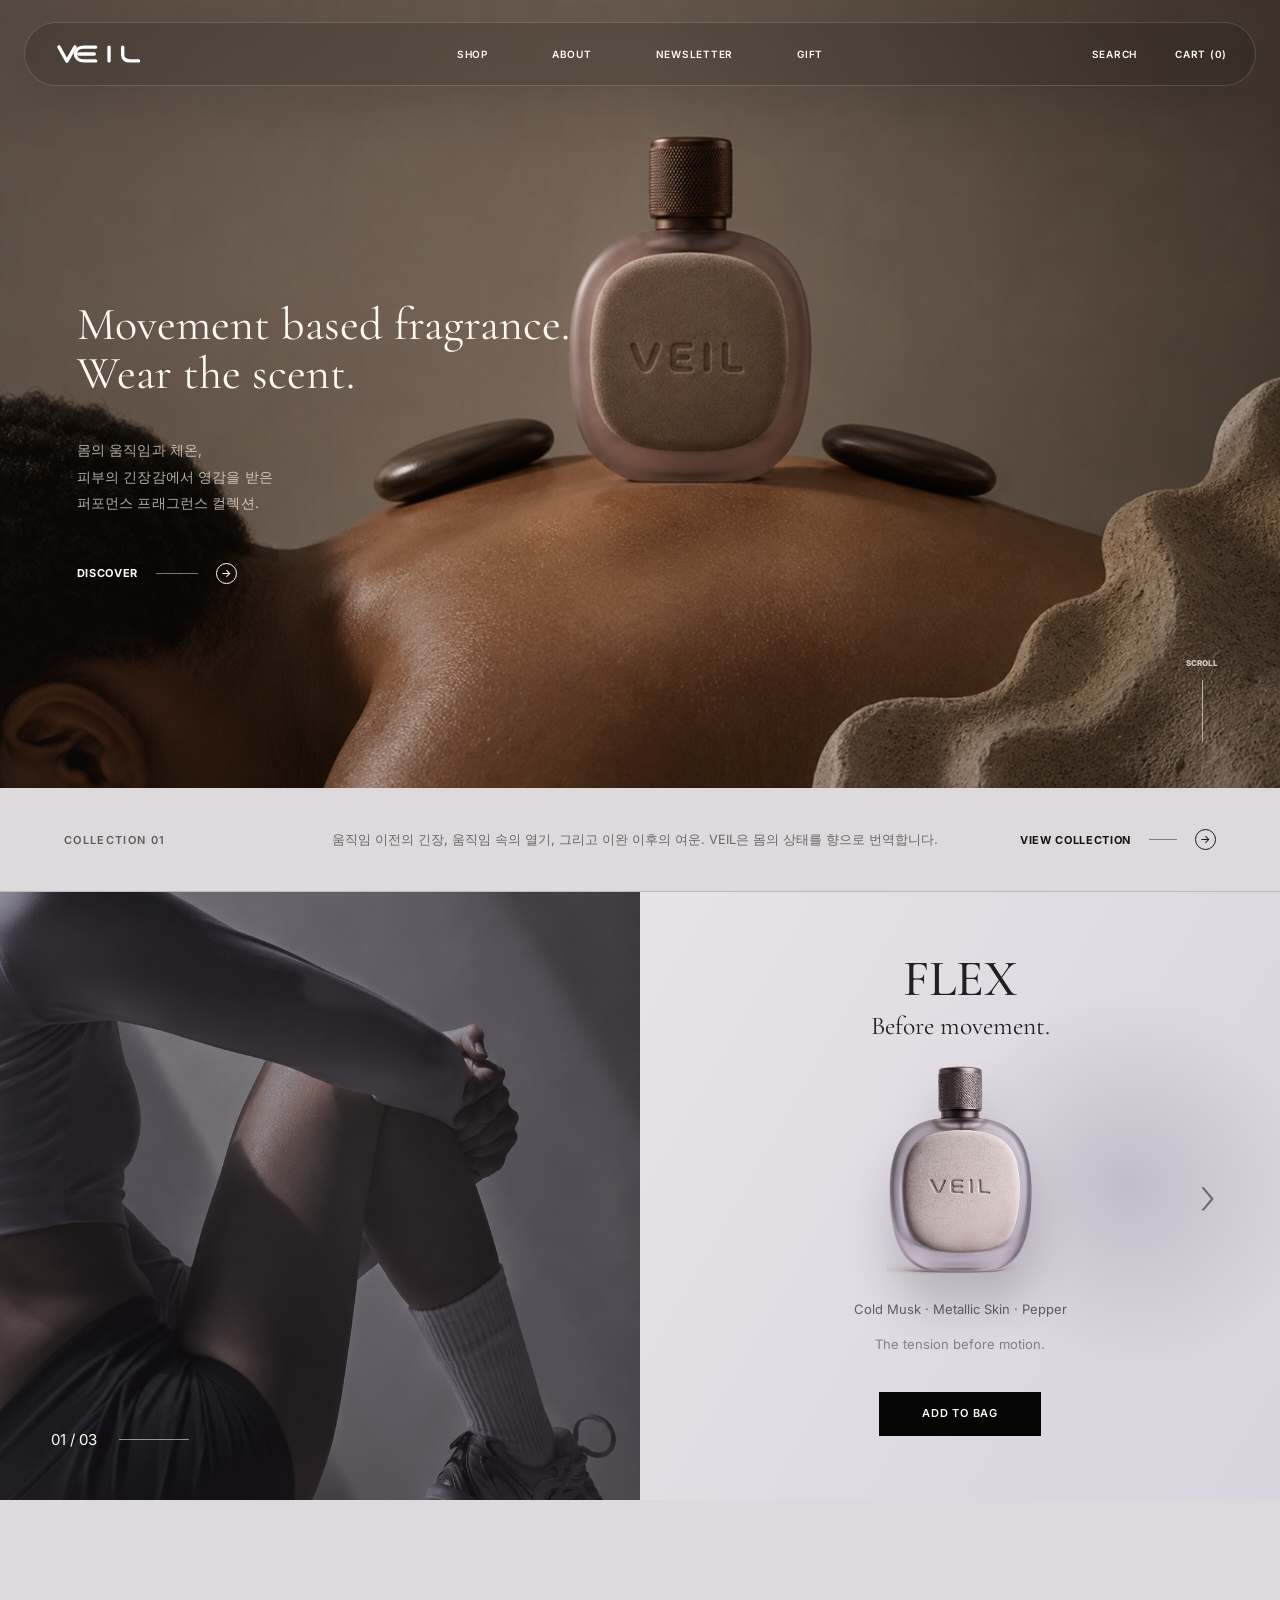
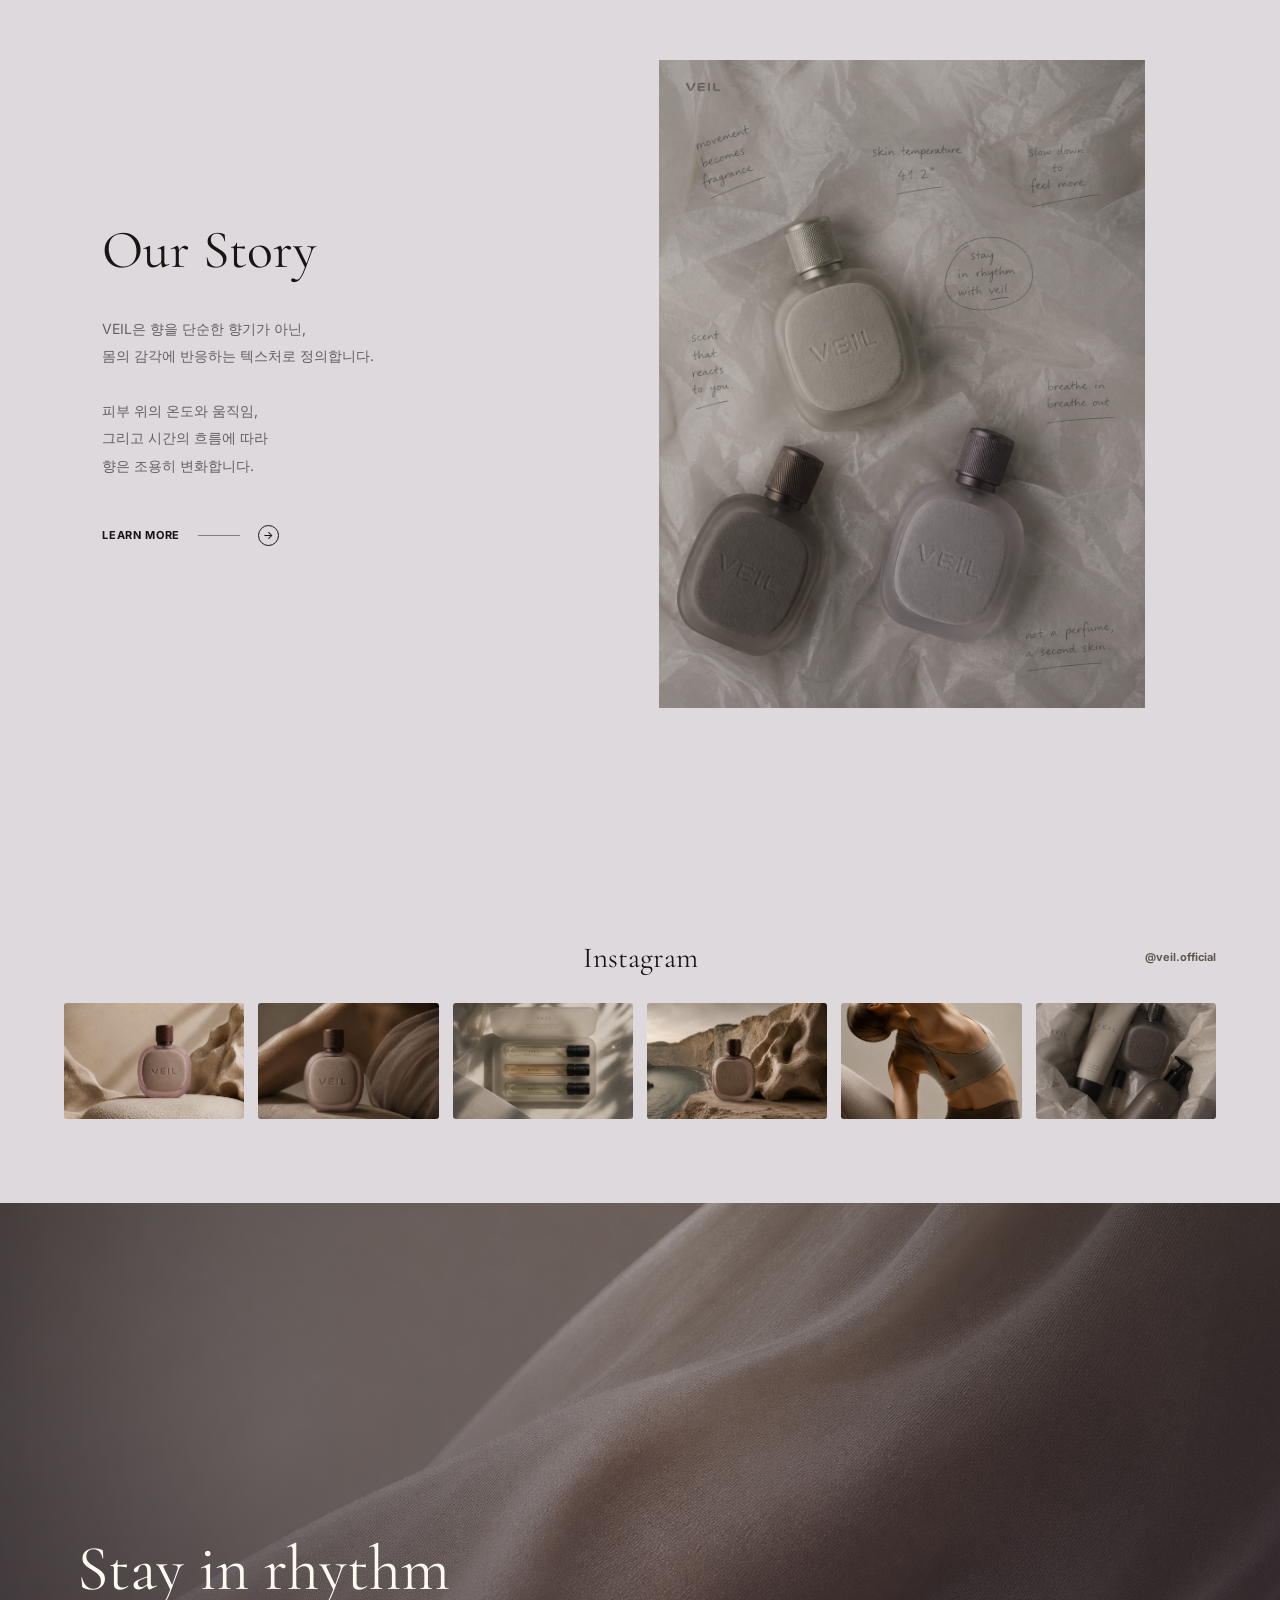
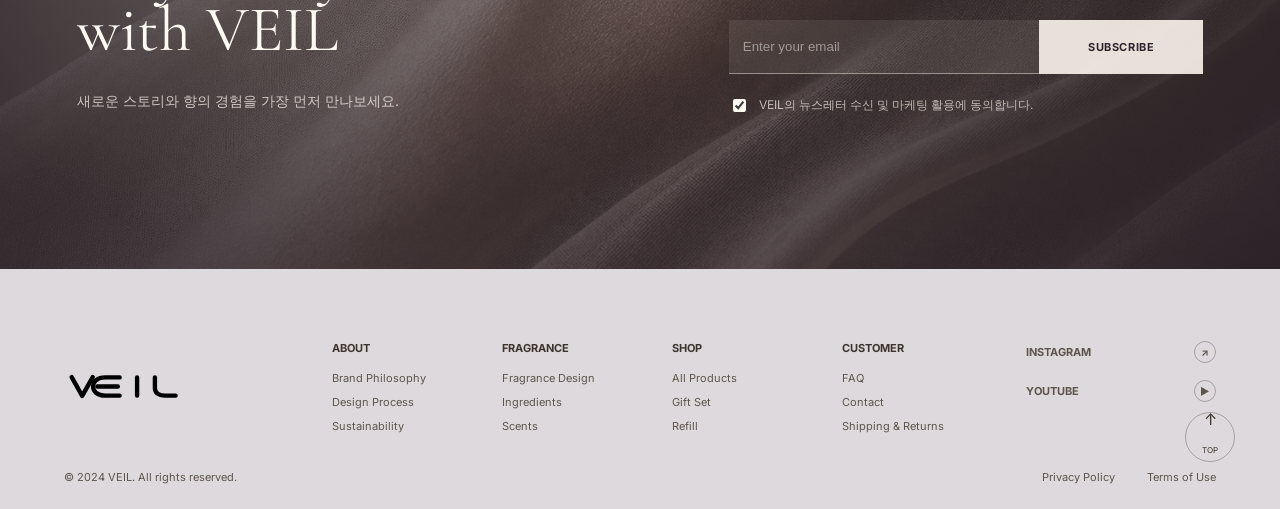
==== commit 5944ad77: "Refine VEIL editorial pages" ====
--- a/index.html
+++ b/index.html
@@ -10,18 +10,18 @@
       href="https://fonts.googleapis.com/css2?family=Cormorant+Garamond:wght@400;500&family=Inter:wght@400;500;600;700&display=swap"
       rel="stylesheet"
     />
-    <link rel="stylesheet" href="./styles.css?v=story-image-fit" />
+    <link rel="stylesheet" href="./styles.css?v=shop-copy-instagram-last" />
   </head>
   <body>
     <header class="site-header" aria-label="Primary">
-      <a class="logo" href="#" aria-label="VEIL home">
+      <a class="logo" href="./index.html" aria-label="VEIL home">
         <img src="./assets/veil-logo.svg" alt="VEIL" />
       </a>
       <nav class="main-nav" aria-label="Main navigation">
-        <a href="#shop">Shop</a>
-        <a href="#about">About</a>
-        <a href="#fragrance">Fragrance</a>
-        <a href="#shop">Gift</a>
+        <a href="./shop.html">Shop</a>
+        <a href="./about.html">About</a>
+        <a href="./index.html#newsletter">Newsletter</a>
+        <a href="./shop.html#gifts">Gift</a>
       </nav>
       <nav class="utility-nav" aria-label="Account navigation">
         <a href="#">Search</a>
@@ -40,7 +40,7 @@
             피부의 긴장감에서 영감을 받은<br />
             퍼포먼스 프래그런스 컬렉션.
           </p>
-          <a class="text-link light" href="#scents">
+          <a class="text-link light" href="./about.html">
             Discover <span></span><b aria-hidden="true">→</b>
           </a>
         </div>
@@ -54,28 +54,10 @@
         <div class="news-labels">
           <span>Collection 01</span>
         </div>
+        <p>움직임 이전의 긴장, 움직임 속의 열기, 그리고 이완 이후의 여운. VEIL은 몸의 상태를 향으로 번역합니다.</p>
         <a class="text-link compact" href="#fragrance">
           View Collection <span></span><b aria-hidden="true">→</b>
         </a>
-      </section>
-
-      <section class="intro split-section reveal-section" id="about">
-        <div class="section-copy">
-          <div class="collection-kicker">
-            <span>Collection 01</span>
-          </div>
-          <h2>States of<br />movement.</h2>
-          <p>
-            움직임 이전의 긴장,<br />
-            움직임 속의 열기,<br />
-            그리고 이완 이후의 여운.<br /><br />
-            VEIL은 몸의 상태를 향으로 번역합니다.
-          </p>
-          <a class="text-link" href="#fragrance">
-            View Collection <span></span><b aria-hidden="true">→</b>
-          </a>
-        </div>
-        <img src="./assets/collection-fabric.png" alt="Translucent fabric over skin" />
       </section>
 
       <section class="products product-showcase reveal-section" id="fragrance" aria-label="Featured fragrances">
@@ -166,16 +148,16 @@
           <a href="#" aria-label="VEIL official Instagram">@veil.official</a>
         </div>
         <div class="gallery">
-          <img src="./assets/hero.png" alt="" />
-          <img src="./assets/movement.png" alt="" />
-          <img src="./assets/hero.png" alt="" />
-          <img src="./assets/movement.png" alt="" />
-          <img src="./assets/fabric.png" alt="" />
-          <img src="./assets/hero.png" alt="" />
-        </div>
-      </section>
-
-      <section class="newsletter reveal-section" aria-label="Newsletter signup">
+          <img src="./assets/instagram-rock.png" alt="" />
+          <img src="./assets/instagram-skin.png" alt="" />
+          <img src="./assets/instagram-gift.png" alt="" />
+          <img src="./assets/instagram-cliff.png" alt="" />
+          <img src="./assets/instagram-movement-new.png" alt="" />
+          <img src="./assets/instagram-packaging-new.png" alt="" />
+        </div>
+      </section>
+
+      <section class="newsletter reveal-section" id="newsletter" aria-label="Newsletter signup">
         <div>
           <h2>Stay in rhythm<br />with VEIL</h2>
           <p>새로운 스토리와 향의 경험을 가장 먼저 만나보세요.</p>
@@ -199,21 +181,21 @@
       <div class="footer-columns">
         <div>
           <h3>About</h3>
-          <a href="#">Brand Philosophy</a>
-          <a href="#">Design Process</a>
-          <a href="#">Sustainability</a>
+          <a href="./about.html">Brand Philosophy</a>
+          <a href="./about.html">Design Process</a>
+          <a href="./about.html">Sustainability</a>
         </div>
         <div>
           <h3>Fragrance</h3>
-          <a href="#">Fragrance Design</a>
-          <a href="#">Ingredients</a>
-          <a href="#">Scents</a>
+          <a href="./shop.html">Fragrance Design</a>
+          <a href="./shop.html">Ingredients</a>
+          <a href="./index.html#scents">Scents</a>
         </div>
         <div>
           <h3>Shop</h3>
-          <a href="#">All Products</a>
-          <a href="#">Gift Set</a>
-          <a href="#">Refill</a>
+          <a href="./shop.html">All Products</a>
+          <a href="./shop.html#gifts">Gift Set</a>
+          <a href="./shop.html">Refill</a>
         </div>
         <div>
           <h3>Customer</h3>
@@ -233,6 +215,6 @@
       </div>
       <a class="top-button" href="#" aria-label="Back to top">↑<span>Top</span></a>
     </footer>
-    <script src="./script.js?v=story-image-fit"></script>
+    <script src="./script.js?v=shop-copy-instagram-last"></script>
   </body>
 </html>
--- a/styles.css
+++ b/styles.css
@@ -28,6 +28,7 @@
   font-family: Inter, "Helvetica Neue", Helvetica, Arial, "Apple SD Gothic Neo", "Noto Sans KR", sans-serif;
   font-size: 14px;
   letter-spacing: 0;
+  overflow-x: hidden;
 }
 
 a {
@@ -228,11 +229,11 @@
 
 .news-bar {
   max-width: 1500px;
-  min-height: 96px;
-  display: grid;
-  grid-template-columns: 1fr auto;
+  min-height: 104px;
+  display: grid;
+  grid-template-columns: minmax(140px, 0.28fr) minmax(0, 1fr) auto;
   align-items: center;
-  gap: 28px;
+  gap: clamp(24px, 4vw, 58px);
   margin: 0 auto;
   padding: 0 clamp(34px, 5vw, 78px);
   background: rgba(222, 217, 221, 0.82);
@@ -242,12 +243,25 @@
 
 .news-labels {
   display: flex;
-  gap: 28px;
+  align-items: center;
   text-transform: uppercase;
+  font-weight: 600;
+  color: rgba(23, 22, 21, 0.64);
+}
+
+.news-labels span {
   font-size: 11px;
-  font-weight: 600;
   letter-spacing: 0.12em;
-  color: rgba(23, 22, 21, 0.64);
+}
+
+.news-bar p {
+  max-width: none;
+  margin: 0;
+  color: rgba(23, 22, 21, 0.58);
+  font-size: clamp(12px, 1vw, 14px);
+  line-height: 1;
+  text-align: center;
+  white-space: nowrap;
 }
 
 .news-bar .text-link {
@@ -262,7 +276,7 @@
   min-height: 600px;
   margin: clamp(56px, 6.5vw, 108px) auto;
   overflow: hidden;
-  background: var(--paper);
+  background: transparent;
 }
 
 .split-section .section-copy {
@@ -601,22 +615,23 @@
 }
 
 .philosophy {
-  grid-template-columns: 36% 64%;
+  grid-template-columns: 41% 59%;
   align-items: center;
   min-height: 0;
   padding-block: clamp(52px, 6vw, 86px);
-  background: #d8d3d8;
+  background: transparent;
 }
 
 .philosophy .section-copy {
   align-self: center;
   padding-block: clamp(64px, 7vw, 104px);
+  padding-left: clamp(66px, 8vw, 138px);
 }
 
 .philosophy > img {
   align-self: center;
   justify-self: center;
-  width: min(78%, 560px);
+  width: min(76%, 540px);
   height: auto;
   max-height: min(72vh, 680px);
   min-height: 0;
@@ -624,14 +639,14 @@
   object-fit: contain;
   object-position: center;
   filter: saturate(0.78) contrast(0.94) brightness(0.98);
-  background: #d4d0d6;
+  background: transparent;
 }
 
 .instagram {
   max-width: 1500px;
   margin: 0 auto;
   padding: 72px clamp(34px, 5vw, 78px) 84px;
-  background: var(--paper-soft);
+  background: transparent;
 }
 
 .instagram-head {
@@ -874,6 +889,572 @@
   text-transform: uppercase;
 }
 
+.subpage {
+  background: var(--paper);
+}
+
+.subpage-header {
+  position: sticky;
+  top: 22px;
+  inset: auto;
+  width: calc(100% - 48px);
+  color: var(--ink);
+  background: rgba(222, 217, 221, 0.74);
+  border-color: rgba(23, 22, 21, 0.12);
+  margin: 22px 24px 22px;
+}
+
+.subpage-header .logo img {
+  filter: invert(1) brightness(0.22);
+}
+
+.sub-hero,
+.shop-hero,
+.sub-statement,
+.sub-split,
+.material-board,
+.sub-image-band,
+.shop-grid,
+.color-system,
+.collection-mood,
+.gift-panel {
+  max-width: 1500px;
+  margin-inline: auto;
+  padding-inline: clamp(34px, 5vw, 78px);
+}
+
+.sub-hero {
+  display: grid;
+  grid-template-columns: minmax(0, 0.86fr) minmax(0, 1.14fr);
+  gap: clamp(46px, 6vw, 96px);
+  align-items: end;
+  min-height: 720px;
+  padding-top: 130px;
+  padding-bottom: clamp(64px, 8vw, 120px);
+}
+
+.about-hero {
+  position: relative;
+  display: grid;
+  grid-template-columns: 1fr;
+  align-items: end;
+  left: 50%;
+  right: 50%;
+  width: 100vw !important;
+  max-width: none !important;
+  min-height: clamp(620px, 78vh, 820px);
+  margin-top: -108px;
+  margin-right: -50vw !important;
+  margin-left: -50vw !important;
+  padding: 0 clamp(34px, 6vw, 96px) clamp(72px, 8vw, 124px) !important;
+  padding-inline: clamp(34px, 6vw, 96px) !important;
+  overflow: hidden;
+}
+
+.about-hero::after {
+  content: "";
+  position: absolute;
+  inset: 0;
+  background:
+    linear-gradient(90deg, rgba(222, 217, 221, 0.52), rgba(222, 217, 221, 0.1) 58%),
+    linear-gradient(180deg, rgba(19, 16, 18, 0.18), rgba(19, 16, 18, 0.02) 38%, rgba(19, 16, 18, 0.16));
+  pointer-events: none;
+}
+
+.about-hero .sub-hero-copy {
+  position: relative;
+  z-index: 1;
+  max-width: 620px;
+}
+
+.about-hero img {
+  position: absolute;
+  inset: 0 !important;
+  width: 100vw !important;
+  height: 100% !important;
+  max-height: none;
+  object-fit: cover;
+  object-position: center;
+  filter: saturate(0.82) contrast(0.92);
+}
+
+.about-hero .sub-kicker,
+.about-hero h1,
+.about-hero p {
+  color: rgba(35, 31, 34, 0.76);
+}
+
+.sub-hero h1,
+.shop-hero h1 {
+  font-size: clamp(58px, 8vw, 132px);
+  line-height: 0.88;
+}
+
+.sub-hero p,
+.shop-hero p,
+.sub-copy-grid p,
+.gift-panel p {
+  color: rgba(23, 22, 21, 0.62);
+  line-height: 1.9;
+}
+
+.sub-hero img {
+  width: min(72%, 560px);
+  justify-self: center;
+  max-height: 640px;
+  object-fit: contain;
+  filter: saturate(0.78) contrast(0.94);
+}
+
+.sub-kicker {
+  margin: 0 0 34px;
+  text-transform: uppercase;
+  color: rgba(72, 55, 66, 0.62);
+  font-size: 11px;
+  font-weight: 700;
+  letter-spacing: 0.12em;
+}
+
+.sub-statement {
+  padding-top: clamp(74px, 8vw, 132px);
+  padding-bottom: clamp(74px, 8vw, 132px);
+  border-top: 1px solid rgba(23, 22, 21, 0.13);
+}
+
+.sub-statement p {
+  width: min(1080px, 100%);
+  margin: 0;
+  font-family: "Cormorant Garamond", Georgia, serif;
+  font-size: clamp(30px, 4vw, 54px);
+  line-height: 1.24;
+  color: #332833;
+}
+
+.sub-split {
+  display: grid;
+  grid-template-columns: minmax(0, 0.9fr) minmax(0, 1.1fr);
+  gap: clamp(44px, 7vw, 118px);
+  padding-top: clamp(70px, 8vw, 124px);
+  padding-bottom: clamp(70px, 8vw, 124px);
+  background: linear-gradient(120deg, #d8d3d8, #d4d0d6);
+}
+
+.sub-split h2,
+.sub-image-band h2,
+.color-system h2,
+.gift-panel h2 {
+  margin: 0;
+  font-size: clamp(42px, 5vw, 76px);
+  line-height: 0.98;
+}
+
+.sub-copy-grid {
+  display: grid;
+  gap: 34px;
+}
+
+.sub-copy-grid p {
+  margin: 0;
+}
+
+.material-board {
+  display: grid;
+  grid-template-columns: repeat(4, 1fr);
+  gap: 1px;
+  padding-top: clamp(40px, 6vw, 88px);
+  padding-bottom: clamp(70px, 8vw, 124px);
+}
+
+.material-board article {
+  min-height: 260px;
+  padding: 34px;
+  background: rgba(255, 250, 242, 0.24);
+}
+
+.material-board span,
+.shop-meta span {
+  display: block;
+  margin-bottom: 48px;
+  color: rgba(23, 22, 21, 0.42);
+  font-size: 11px;
+  font-weight: 700;
+  letter-spacing: 0.1em;
+  text-transform: uppercase;
+}
+
+.material-board h3,
+.shop-meta h2 {
+  margin: 0;
+  font-family: "Cormorant Garamond", Georgia, serif;
+  font-size: clamp(31px, 3vw, 48px);
+  line-height: 1;
+}
+
+.material-board p,
+.shop-meta p {
+  margin: 24px 0 0;
+  color: rgba(23, 22, 21, 0.58);
+  line-height: 1.8;
+}
+
+.sub-image-band,
+.gift-panel {
+  position: relative;
+  display: grid;
+  grid-template-columns: 1.15fr 0.85fr;
+  gap: clamp(42px, 6vw, 98px);
+  align-items: center;
+  padding-top: clamp(80px, 9vw, 144px);
+  padding-bottom: clamp(80px, 9vw, 144px);
+}
+
+.sub-image-band img,
+.gift-panel img {
+  width: 100%;
+  max-height: 620px;
+  object-fit: cover;
+  filter: saturate(0.78) contrast(0.94);
+}
+
+.shop-hero {
+  position: relative;
+  display: grid;
+  align-items: end;
+  min-height: clamp(620px, 78vh, 820px);
+  max-width: none;
+  padding: 0 clamp(34px, 6vw, 96px) clamp(66px, 7vw, 112px);
+  overflow: hidden;
+  border-bottom: 1px solid rgba(23, 22, 21, 0.13);
+}
+
+.shop-hero-copy {
+  position: relative;
+  z-index: 1;
+  max-width: 560px;
+  margin-left: clamp(8px, 2vw, 34px);
+  transform: translateY(clamp(-74px, -6vw, -42px));
+}
+
+.shop-hero-media {
+  position: absolute;
+  inset: 0;
+  margin: 0;
+  overflow: hidden;
+  background: #d8d3d8;
+}
+
+.shop-hero-media img {
+  width: 100%;
+  height: 100%;
+  object-fit: cover;
+  filter: saturate(0.84) contrast(0.92);
+}
+
+.shop-hero .sub-kicker {
+  display: block;
+  margin-bottom: 24px;
+  color: rgba(51, 40, 51, 0.58);
+}
+
+.shop-hero h1 {
+  margin: 0;
+  font-size: clamp(48px, 6vw, 96px);
+  color: rgba(35, 31, 34, 0.78);
+}
+
+.shop-grid {
+  display: grid;
+  grid-template-columns: repeat(3, minmax(0, 1fr));
+  max-width: 1260px;
+  gap: clamp(48px, 5vw, 86px);
+  padding-top: clamp(92px, 9vw, 146px);
+  padding-bottom: clamp(96px, 10vw, 160px);
+  padding-inline: clamp(64px, 7vw, 118px);
+}
+
+.shop-card {
+  display: grid;
+  grid-template-rows: clamp(260px, 20vw, 350px) auto;
+  min-height: 0;
+  background: transparent;
+  cursor: pointer;
+}
+
+.flex-card {
+  --card-a: #ded9dd;
+  --card-b: #d8d3d8;
+}
+
+.pulse-card {
+  --card-a: #d8d3d8;
+  --card-b: #d4d0d6;
+}
+
+.drift-card {
+  --card-a: #d4d0d6;
+  --card-b: #ded9dd;
+}
+
+.shop-image {
+  position: relative;
+  display: grid;
+  place-items: center;
+  padding-bottom: clamp(34px, 4vw, 58px);
+}
+
+.shop-image::after {
+  content: "";
+  position: absolute;
+  right: 0;
+  bottom: 0;
+  left: 0;
+  height: 2px;
+  background: rgba(23, 22, 21, 0.84);
+  transform: scaleX(0);
+  transform-origin: left center;
+  transition: transform 420ms cubic-bezier(0.22, 1, 0.36, 1);
+}
+
+.shop-card:hover .shop-image::after,
+.shop-card:focus-within .shop-image::after {
+  transform: scaleX(1);
+}
+
+.shop-image img {
+  width: min(46%, 172px);
+  max-height: 272px;
+  object-fit: contain;
+  filter: drop-shadow(0 30px 22px rgba(36, 29, 34, 0.14));
+  transition: transform 420ms cubic-bezier(0.22, 1, 0.36, 1);
+}
+
+.shop-card:hover .shop-image img {
+  transform: translateY(-8px);
+}
+
+.shop-meta {
+  display: block;
+  padding: 32px 0 0;
+  text-align: left;
+}
+
+.shop-meta-main {
+  display: grid;
+  grid-template-columns: minmax(0, 1fr) auto;
+  align-items: baseline;
+  gap: 20px;
+}
+
+.shop-meta h2 {
+  margin: 0;
+  color: rgba(23, 22, 21, 0.86);
+  font-family: "Inter", Arial, sans-serif;
+  font-size: clamp(17px, 1.35vw, 22px);
+  font-weight: 700;
+  line-height: 1.1;
+}
+
+.shop-meta-main span {
+  display: block;
+  margin: 0;
+  color: rgba(23, 22, 21, 0.72);
+  font-size: clamp(10px, 0.85vw, 12px);
+  font-weight: 500;
+  letter-spacing: 0.18em;
+  text-transform: uppercase;
+}
+
+.shop-meta p {
+  margin: 18px 0 0;
+  color: rgba(23, 22, 21, 0.72);
+  font-size: clamp(10px, 0.85vw, 12px);
+  font-weight: 500;
+  letter-spacing: 0.18em;
+  line-height: 1.6;
+  text-transform: uppercase;
+}
+
+.collection-mood {
+  display: grid;
+  grid-template-columns: minmax(260px, 0.42fr) minmax(0, 1fr);
+  gap: clamp(42px, 6vw, 96px);
+  align-items: center;
+  padding-top: clamp(150px, 13vw, 210px);
+  padding-bottom: clamp(74px, 8vw, 124px);
+  border-bottom: 1px solid rgba(23, 22, 21, 0.13);
+}
+
+.collection-mood h2 {
+  max-width: 410px;
+  margin: 0;
+  color: rgba(70, 44, 64, 0.86);
+  font-size: clamp(42px, 5vw, 76px);
+  line-height: 0.98;
+}
+
+.collection-mood-copy {
+  max-width: 360px;
+  margin: clamp(28px, 3vw, 42px) 0 0;
+  color: rgba(55, 50, 54, 0.62);
+  font-size: clamp(13px, 1.02vw, 16px);
+  font-weight: 500;
+  line-height: 1.95;
+}
+
+.collection-mood > div:first-child {
+  align-self: center;
+  display: flex;
+  flex-direction: column;
+  justify-content: center;
+  min-height: 100%;
+  transform: translateY(8px);
+}
+
+.mood-gallery {
+  display: grid;
+  grid-template-columns: repeat(3, minmax(0, 1fr));
+  gap: clamp(14px, 1.5vw, 24px);
+}
+
+.mood-gallery article {
+  display: grid;
+  gap: 16px;
+}
+
+.mood-gallery img {
+  width: 100%;
+  aspect-ratio: 3 / 4;
+  object-fit: cover;
+  filter: saturate(0.78) contrast(0.93);
+}
+
+.mood-gallery strong {
+  color: rgba(23, 22, 21, 0.72);
+  font-size: 11px;
+  font-weight: 700;
+  letter-spacing: 0.12em;
+}
+
+.mood-gallery small {
+  color: rgba(23, 22, 21, 0.56);
+  font-size: 13px;
+  line-height: 1.55;
+}
+
+.scent-timeline {
+  max-width: 1500px;
+  margin-inline: auto;
+  padding: clamp(78px, 8vw, 126px) clamp(34px, 5vw, 78px) clamp(72px, 8vw, 118px);
+  border-top: 1px solid rgba(23, 22, 21, 0.1);
+  border-bottom: 1px solid rgba(23, 22, 21, 0.1);
+}
+
+.timeline-points {
+  display: grid;
+  grid-template-columns: repeat(3, 1fr);
+  gap: clamp(36px, 8vw, 140px);
+  padding-inline: clamp(10px, 2vw, 34px);
+}
+
+.timeline-points article {
+  display: grid;
+  gap: 16px;
+}
+
+.timeline-points strong {
+  color: rgba(23, 22, 21, 0.68);
+  font-size: 13px;
+  font-weight: 800;
+}
+
+.timeline-points p {
+  margin: 0;
+  color: rgba(23, 22, 21, 0.58);
+  font-size: 14px;
+  font-weight: 600;
+  line-height: 1.85;
+}
+
+.timeline-line {
+  position: relative;
+  height: 46px;
+  margin-top: clamp(30px, 4vw, 54px);
+  border-top: 1px solid rgba(23, 22, 21, 0.32);
+}
+
+.timeline-line span {
+  position: absolute;
+  top: -8px;
+  width: 15px;
+  height: 15px;
+  border: 1px solid rgba(23, 22, 21, 0.44);
+  border-radius: 50%;
+  background: var(--paper);
+}
+
+.timeline-line span:nth-child(1) {
+  left: 4.5%;
+}
+
+.timeline-line span:nth-child(2) {
+  left: 50%;
+  transform: translateX(-50%);
+}
+
+.timeline-line span:nth-child(3) {
+  right: 27%;
+}
+
+.timeline-note {
+  margin: -4px clamp(10px, 2vw, 34px) 0 0;
+  color: rgba(23, 22, 21, 0.34);
+  font-size: 12px;
+  font-weight: 700;
+  text-align: right;
+}
+
+.color-system {
+  display: grid;
+  grid-template-columns: minmax(0, 0.7fr) minmax(0, 1.3fr);
+  gap: clamp(42px, 7vw, 118px);
+  padding-top: clamp(76px, 8vw, 128px);
+  padding-bottom: clamp(74px, 8vw, 124px);
+  border-bottom: 1px solid rgba(23, 22, 21, 0.13);
+}
+
+.subpage main > .color-system:first-child {
+  padding-top: clamp(150px, 13vw, 210px);
+}
+
+.swatches {
+  display: grid;
+  grid-template-columns: repeat(3, 1fr);
+  min-height: 320px;
+}
+
+.swatches span {
+  display: grid;
+  align-content: end;
+  gap: 10px;
+  padding: 22px;
+  background: var(--swatch);
+  color: var(--swatch-text, rgba(70, 44, 64, 0.82));
+}
+
+.swatches strong {
+  text-transform: uppercase;
+  font-size: 11px;
+  font-weight: 700;
+  letter-spacing: 0.1em;
+}
+
+.swatches small {
+  font-size: 14px;
+  font-weight: 500;
+  letter-spacing: 0;
+  line-height: 1.55;
+}
+
 .reveal-section {
   opacity: 0;
   transform: translateY(26px);
@@ -1000,12 +1581,21 @@
     padding-block: 24px;
   }
 
+  .news-bar p {
+    max-width: 100%;
+    font-size: 12px;
+  }
+
   .news-bar .text-link {
     justify-self: start;
   }
 
   .split-section .section-copy {
     padding-bottom: 35px;
+  }
+
+  .philosophy .section-copy {
+    padding-left: clamp(34px, 5vw, 78px);
   }
 
   .split-section > img {
@@ -1031,6 +1621,74 @@
 
   .footer-columns {
     grid-template-columns: repeat(2, minmax(130px, 1fr));
+  }
+
+  .sub-hero,
+  .shop-hero,
+  .sub-split,
+  .sub-image-band,
+  .gift-panel,
+  .color-system,
+  .collection-mood {
+    grid-template-columns: 1fr;
+  }
+
+  .sub-hero,
+  .shop-hero {
+    padding-top: 160px;
+  }
+
+  .about-hero {
+    left: 50%;
+    right: 50%;
+    width: 100vw !important;
+    max-width: none !important;
+    min-height: 660px;
+    padding: 170px 34px 76px;
+    margin-right: -50vw !important;
+    margin-left: -50vw !important;
+  }
+
+  .about-hero img {
+    width: 100vw !important;
+  }
+
+  .shop-hero {
+    min-height: 660px;
+    padding: 0 34px 72px;
+  }
+
+  .sub-hero img {
+    width: min(72%, 420px);
+  }
+
+  .material-board,
+  .shop-grid {
+    grid-template-columns: repeat(2, 1fr);
+  }
+
+  .shop-card {
+    grid-template-columns: 1fr;
+  }
+
+  .shop-grid {
+    padding-inline: clamp(44px, 7vw, 76px);
+  }
+
+  .shop-image {
+    min-height: 300px;
+  }
+
+  .swatches {
+    grid-template-columns: repeat(2, 1fr);
+  }
+
+  .mood-gallery {
+    grid-template-columns: repeat(3, minmax(0, 1fr));
+  }
+
+  .timeline-points {
+    gap: 28px;
   }
 
   .legal {
@@ -1055,6 +1713,15 @@
     color: #fffaf2;
   }
 
+  .subpage-header {
+    inset: auto;
+    top: 14px;
+    width: calc(100% - 28px);
+    margin: 14px;
+    color: var(--ink);
+    background: rgba(222, 217, 221, 0.78);
+  }
+
   .logo img {
     width: 84px;
   }
@@ -1185,4 +1852,109 @@
   .footer-columns {
     grid-template-columns: 1fr;
   }
-}
+
+  .sub-hero,
+  .shop-hero {
+    min-height: auto;
+    padding-top: 220px;
+  }
+
+  .about-hero {
+    left: 50%;
+    right: 50%;
+    width: 100vw !important;
+    max-width: none !important;
+    min-height: 620px;
+    padding: 170px 24px 58px;
+    margin-right: -50vw !important;
+    margin-left: -50vw !important;
+  }
+
+  .about-hero img {
+    width: 100vw !important;
+  }
+
+  .shop-hero {
+    min-height: 620px;
+    padding: 0 24px 58px;
+  }
+
+  .shop-hero-copy {
+    margin-left: 0;
+    transform: translateY(-34px);
+  }
+
+  .sub-hero h1,
+  .shop-hero h1 {
+    font-size: 58px;
+  }
+
+  .sub-statement p {
+    font-size: 30px;
+  }
+
+  .material-board,
+  .shop-grid,
+  .swatches {
+    grid-template-columns: 1fr;
+  }
+
+  .material-board article {
+    min-height: 220px;
+  }
+
+  .sub-image-band,
+  .gift-panel,
+  .color-system,
+  .collection-mood,
+  .sub-split {
+    padding-inline: 24px;
+  }
+
+  .mood-gallery {
+    grid-template-columns: 1fr;
+  }
+
+  .timeline-points {
+    grid-template-columns: 1fr;
+  }
+
+  .timeline-line {
+    display: none;
+  }
+
+  .timeline-note {
+    margin-top: 34px;
+    text-align: left;
+  }
+
+  .shop-card {
+    min-height: auto;
+  }
+
+  .shop-grid {
+    padding-inline: 24px;
+  }
+}
+
+.sub-hero.about-hero {
+  left: 50% !important;
+  right: 50% !important;
+  width: 100vw !important;
+  max-width: none !important;
+  margin-left: -50vw !important;
+  margin-right: -50vw !important;
+  overflow: hidden !important;
+}
+
+.sub-hero.about-hero > img {
+  position: absolute !important;
+  inset: 0 !important;
+  width: 100vw !important;
+  max-width: none !important;
+  height: 100% !important;
+  max-height: none !important;
+  object-fit: cover !important;
+  object-position: center !important;
+  justify-self: stretch !important;
+}
